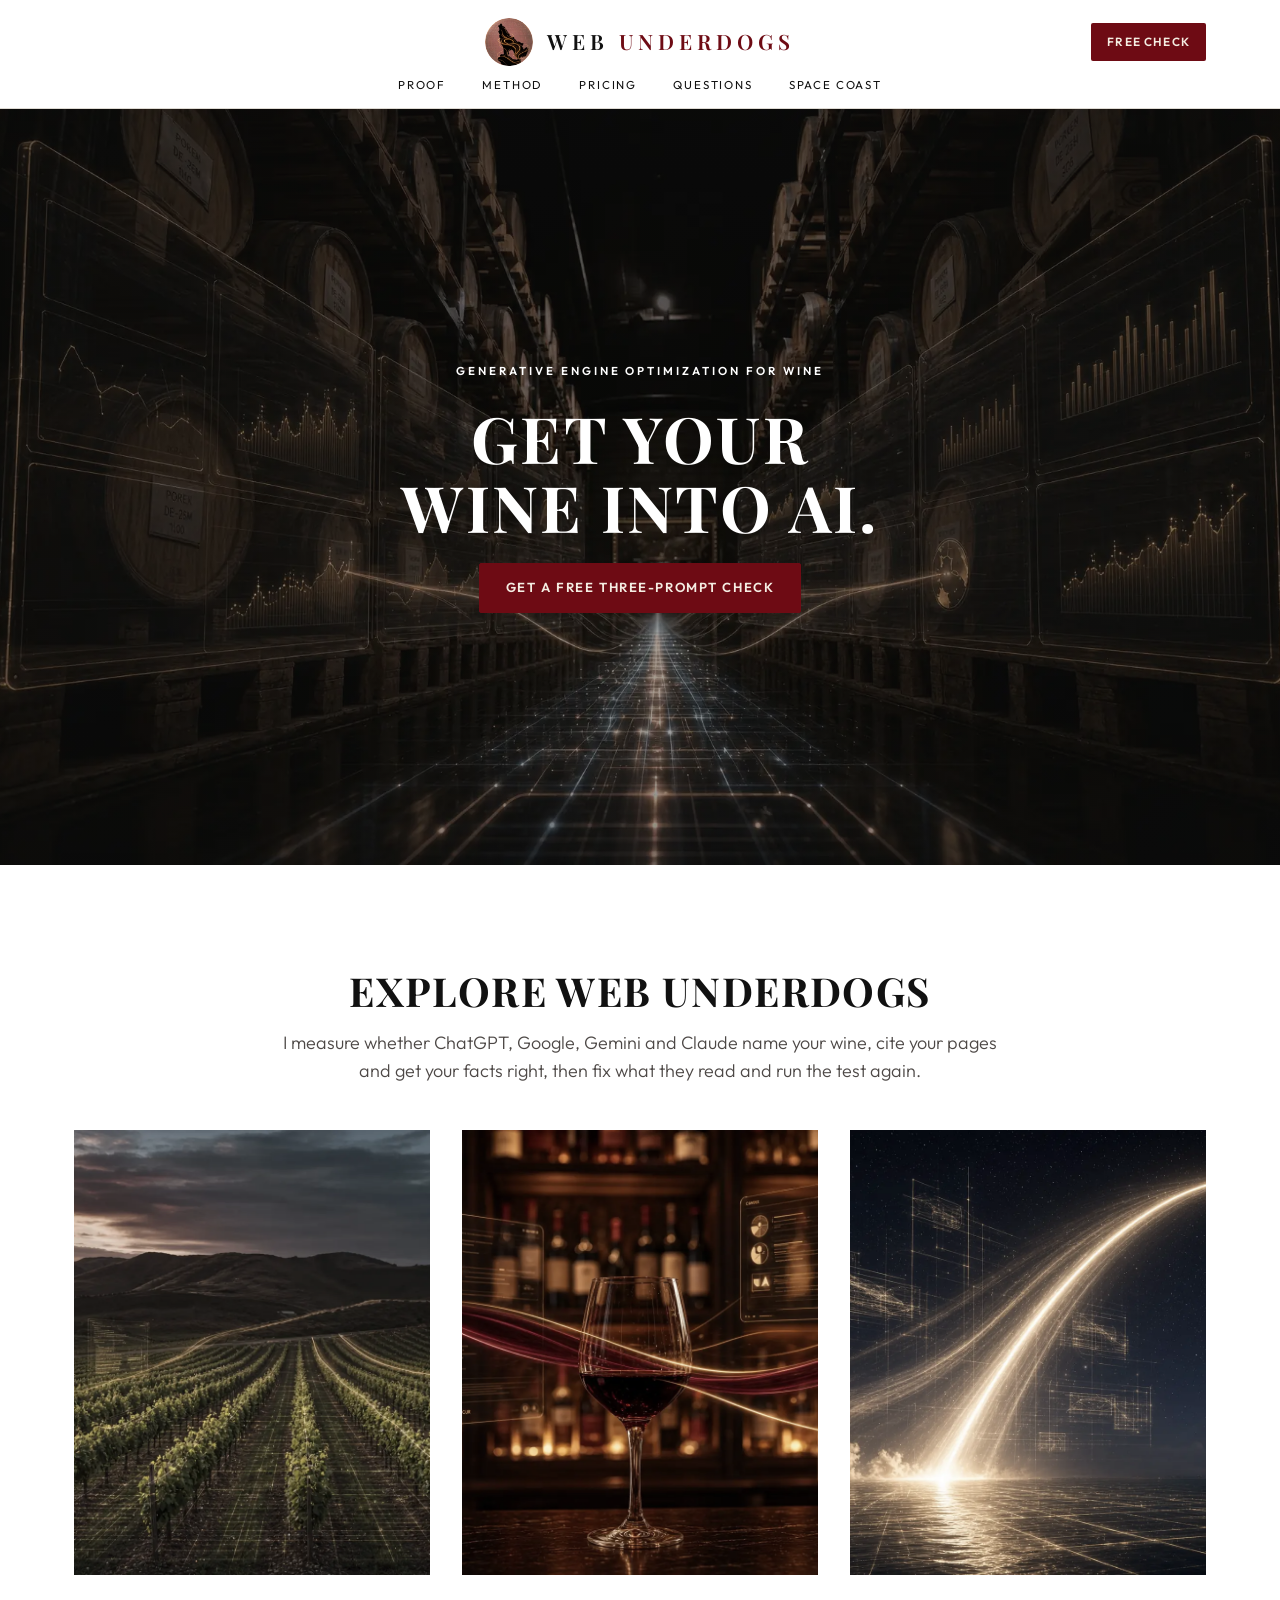
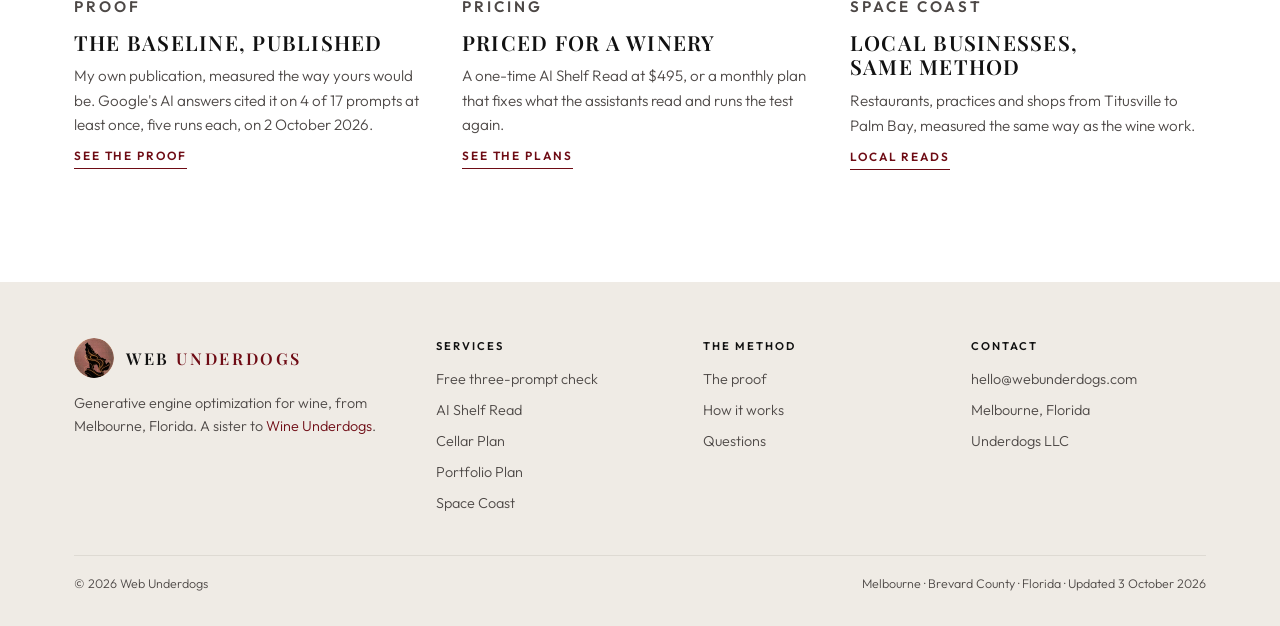
==== index.html @ 70d2082b "Proof names Wine Underdogs as the publication Chris writes and owns, with a link; Underdogs LLC join" ====
<!DOCTYPE html>
<html lang="en">
<head>
<meta charset="utf-8">
<meta name="viewport" content="width=device-width, initial-scale=1, viewport-fit=cover">
<title>Web Underdogs · Generative engine optimization for wine</title>
<meta name="description" content="Generative engine optimization for wineries, importers and distributors. Measure whether ChatGPT, Google AI, Gemini and Claude name your wine, fix what they read, and prove the change.">
<link rel="icon" href="/favicon.ico?v=2" sizes="any">
<link rel="icon" type="image/png" sizes="32x32" href="/favicon-32.png?v=2">
<link rel="apple-touch-icon" href="/apple-touch-icon.png?v=2">
<link rel="canonical" href="https://webunderdogs.com/">
<meta property="og:title" content="Web Underdogs · Generative engine optimization for wine">
<meta property="og:description" content="Generative engine optimization for wineries, importers and distributors. Measure whether ChatGPT, Google AI, Gemini and Claude name your wine, fix what they read, and prove the change.">
<meta property="og:url" content="https://webunderdogs.com/">
<meta property="og:type" content="website">
<link rel="stylesheet" href="/assets/house.css">
<meta name="msvalidate.01" content="C1F990C166C95F957B08D27D5B24520C">
<script type="application/ld+json">
{"@context":"https://schema.org","@type":"ProfessionalService","name":"Web Underdogs","url":"https://webunderdogs.com","email":"hello@webunderdogs.com","founder":{"@type":"Person","name":"Chris Berry"},"areaServed":["United States","Brevard County, Florida"],"address":{"@type":"PostalAddress","addressLocality":"Melbourne","addressRegion":"FL","addressCountry":"US"},"description":"Generative engine optimization for wineries, wine importers, distributors and wine brands, and for local businesses on Florida's Space Coast.","knowsAbout":["Generative engine optimization","AI search visibility","Wine marketing"],"parentOrganization":{"@type":"Organization","name":"Underdogs LLC","subOrganization":[{"@type":"Organization","name":"Wine Underdogs","url":"https://wineunderdogs.com"}]}}
</script>
<script async src="https://www.googletagmanager.com/gtag/js?id=G-9GT27XQR38"></script>
<script>window.dataLayer=window.dataLayer||[];function gtag(){dataLayer.push(arguments);}gtag('js',new Date());gtag('config','G-9GT27XQR38');</script>
<script>window.va=window.va||function(){(window.vaq=window.vaq||[]).push(arguments);};window.si=window.si||function(){(window.siq=window.siq||[]).push(arguments);};</script>
<script defer src="/_vercel/insights/script.js"></script>
<script defer src="/_vercel/speed-insights/script.js"></script>
<script>(function(c,l,a,r,i,t,y){c[a]=c[a]||function(){(c[a].q=c[a].q||[]).push(arguments)};t=l.createElement(r);t.async=1;t.src="https://www.clarity.ms/tag/"+i;y=l.getElementsByTagName(r)[0];y.parentNode.insertBefore(t,y);})(window,document,"clarity","script","ys5q0auzmd");</script>
</head>
<body>
<svg width="0" height="0" style="position:absolute" aria-hidden="true" focusable="false">
  <defs>
    <linearGradient id="wu-sky" x1="0" y1="0" x2="0" y2="1"><stop offset="0" stop-color="#241019"/><stop offset="1" stop-color="#6E0B14"/></linearGradient>
    <radialGradient id="wu-glow" cx="50%" cy="62%" r="62%"><stop offset="0" stop-color="#9e1f30" stop-opacity="0.55"/><stop offset="1" stop-color="#9e1f30" stop-opacity="0"/></radialGradient>
    <clipPath id="wu-disc"><circle cx="369.5" cy="369.5" r="369.5"/></clipPath>
  </defs>
  <symbol id="wu-moon" viewBox="0 0 739 739"><g clip-path="url(#wu-disc)">
<circle cx="369.5" cy="369.5" r="369.5" fill="url(#wu-sky)"/>
<circle cx="369.5" cy="369.5" r="369.5" fill="url(#wu-glow)"/>
<path d="M243,96 228,110 224,125 210,122 206,130 206,144 220,180 218,198 208,213 206,228 214,249 228,260 215,283 221,309 231,316 230,339 241,394 252,417 273,444 283,488 291,558 278,560 234,544 211,546 194,563 200,609 191,638 196,639 207,657 221,670 227,669 247,690 243,700 246,707 213,696 155,663 121,636 61,571 104,625 155,669 215,704 269,724 343,738 396,738 470,724 524,704 571,678 606,652 646,613 671,581 605,647 561,678 546,683 550,676 546,670 548,639 539,627 541,610 550,612 557,599 576,611 579,598 609,602 611,593 619,597 625,583 634,580 633,572 638,557 645,552 650,527 667,501 669,487 663,469 656,473 648,459 627,451 622,453 620,465 609,464 602,485 594,487 583,474 591,466 567,449 581,438 575,436 575,431 582,425 591,395 582,399 568,391 562,397 553,395 549,381 539,382 540,375 523,369 522,364 505,374 498,373 468,338 460,337 454,325 444,321 447,310 431,296 414,302 399,295 389,282 375,277 379,266 373,244 353,234 332,194 320,189 304,152 286,138 271,134 253,99Z M372,509 375,509 376,508 381,508 381,506 382,505 388,502 390,502 391,501 396,501 396,498 398,497 398,495 399,494 402,494 403,495 405,495 405,494 407,493 408,491 412,491 413,492 413,496 418,496 422,502 425,502 429,505 431,510 432,510 434,512 436,516 436,518 437,519 437,522 438,523 438,526 439,527 439,530 440,531 440,533 441,534 441,536 442,537 442,539 444,543 444,546 446,549 446,553 452,565 452,567 458,579 458,581 460,583 464,592 470,600 472,605 477,611 477,612 480,615 482,615 483,617 489,620 497,628 497,629 499,631 499,636 495,640 494,640 494,641 492,643 479,643 478,642 476,642 472,640 467,640 466,639 464,639 460,637 454,637 453,638 445,638 440,634 434,634 433,633 430,633 429,632 427,632 425,630 423,630 420,628 418,628 417,626 415,624 414,624 410,619 402,616 397,611 396,609 395,609 392,606 389,605 376,591 370,588 368,588 366,587 358,580 352,577 352,573 355,570 355,569 357,568 359,565 362,565 363,563 365,563 365,559 367,558 367,557 369,555 374,554 374,552 368,547 368,542 367,541 367,537 365,534 365,529 366,528 371,528 371,524 370,524 367,521 367,515 370,513 370,511Z" fill="#160E12" fill-rule="evenodd"/>
</g></symbol>
</svg>
<header class="top">
  <div class="wrap bar">
    <span aria-hidden="true"></span>
    <a class="logo" href="/" aria-label="Web Underdogs home"><img class="mark" src="/assets/img/logo-wolf-globe-v2-160.webp" srcset="/assets/img/logo-wolf-globe-v2-160.webp 160w, /assets/img/logo-wolf-globe-v2.webp 512w" sizes="48px" width="160" height="160" alt=""><span>Web <b>Underdogs</b></span></a>
    <a class="pill" href="/free-check/">Free check</a>
  </div>
  <nav class="links" aria-label="Site">
      <a href="/proof/">Proof</a>
      <a href="/method/">Method</a>
      <a href="/pricing/">Pricing</a>
      <a href="/questions/">Questions</a>
      <a href="/space-coast/">Space Coast</a>
  </nav>
</header>

<main id="top">
<section class="stage" aria-labelledby="h-hero">
  <img src="/assets/img/hero-cellar-data-aisle.webp" srcset="/assets/img/hero-cellar-data-aisle-1000.webp 1000w, /assets/img/hero-cellar-data-aisle.webp 1952w" sizes="100vw" width="1952" height="1024" alt="A cellar aisle of oak barrels, with glowing charts along the racks and a lit path running to the far end" fetchpriority="high">
  <div class="copy">
    <p class="kicker">Generative engine optimization for wine</p>
    <h1 id="h-hero">Get your wine into AI.</h1>
    <a class="btn" href="/free-check/">Get a free three-prompt check</a>
  </div>
</section>

<section class="explore" aria-labelledby="h-explore">
  <div class="wrap">
    <h2 id="h-explore">Explore Web Underdogs</h2>
    <p>I measure whether ChatGPT, Google, Gemini and Claude name your wine, cite your pages and get your facts right, then fix what they read and run the test again.</p>
  </div>
</section>

<div class="wrap tiles">
  <article class="tile">
    <a class="img" href="/proof/" tabindex="-1" aria-hidden="true"><img src="/assets/img/banner-proof-vineyard-data.webp" srcset="/assets/img/banner-proof-vineyard-data-1000.webp 1000w, /assets/img/banner-proof-vineyard-data.webp 2128w" sizes="(max-width:760px) 900px, 1150px" style="object-position:50% 50%" alt="" loading="lazy"></a>
    <p class="kicker">Proof</p>
    <h3><a href="/proof/">The baseline, published</a></h3>
    <p>My own publication, measured the way yours would be. Google's AI answers cited it on 4 of 17 prompts at least once, five runs each, on 2 October 2026.</p>
    <a class="more" href="/proof/">See the proof</a>
  </article>
  <article class="tile">
    <a class="img" href="/pricing/" tabindex="-1" aria-hidden="true"><img src="/assets/img/banner-pricing-glass-data.webp" srcset="/assets/img/banner-pricing-glass-data-1000.webp 1000w, /assets/img/banner-pricing-glass-data.webp 2128w" sizes="(max-width:760px) 900px, 1150px" style="object-position:50% 50%" alt="" loading="lazy"></a>
    <p class="kicker">Pricing</p>
    <h3><a href="/pricing/">Priced for a winery</a></h3>
    <p>A one-time AI Shelf Read at $495, or a monthly plan that fixes what the assistants read and runs the test again.</p>
    <a class="more" href="/pricing/">See the plans</a>
  </article>
  <article class="tile">
    <a class="img" href="/space-coast/" tabindex="-1" aria-hidden="true"><img src="/assets/img/banner-coast-launch-data.webp" srcset="/assets/img/banner-coast-launch-data-1000.webp 1000w, /assets/img/banner-coast-launch-data.webp 1792w" sizes="(max-width:760px) 900px, 1150px" style="object-position:36% 50%" alt="" loading="lazy"></a>
    <p class="kicker">Space Coast</p>
    <h3><a href="/space-coast/">Local businesses, same method</a></h3>
    <p>Restaurants, practices and shops from Titusville to Palm Bay, measured the same way as the wine work.</p>
    <a class="more" href="/space-coast/">Local reads</a>
  </article>
</div>

</main>

<footer class="site">
  <div class="wrap">
    <div class="cols">
      <div class="brand">
        <a class="logo" href="/" aria-label="Web Underdogs home"><img class="mark" src="/assets/img/logo-wolf-globe-v2-160.webp" srcset="/assets/img/logo-wolf-globe-v2-160.webp 160w, /assets/img/logo-wolf-globe-v2.webp 512w" sizes="48px" width="160" height="160" alt=""><span>Web <b>Underdogs</b></span></a>
        <p style="max-width:36ch">Generative engine optimization for wine, from Melbourne, Florida. A sister to <a class="text-link" href="https://wineunderdogs.com" target="_blank" rel="noopener">Wine Underdogs</a>.</p>
      </div>
      <div><h4>Services</h4><ul><li><a href="/free-check/">Free three-prompt check</a></li><li><a href="/pricing/">AI Shelf Read</a></li><li><a href="/pricing/">Cellar Plan</a></li><li><a href="/pricing/">Portfolio Plan</a></li><li><a href="/space-coast/">Space Coast</a></li></ul></div>
      <div><h4>The method</h4><ul><li><a href="/proof/">The proof</a></li><li><a href="/method/">How it works</a></li><li><a href="/questions/">Questions</a></li></ul></div>
      <div><h4>Contact</h4><ul><li><a class="addr" href="mailto:hello@webunderdogs.com">hello@webunderdogs.com</a></li><li>Melbourne, Florida</li><li>Underdogs LLC</li></ul></div>
    </div>
    <div class="base"><span>© 2026 Web Underdogs</span><span>Melbourne · Brevard County · Florida · Updated <time datetime="2026-10-03">3 October 2026</time></span></div>
  </div>
</footer>
</body>
</html>
---- assets/house.css ----
@font-face{font-family:'Outfit';font-style:normal;font-weight:300;font-display:swap;src:url([data-uri]) format('woff2')}
@font-face{font-family:'Outfit';font-style:normal;font-weight:400;font-display:swap;src:url([data-uri]) format('woff2')}
@font-face{font-family:'Outfit';font-style:normal;font-weight:600;font-display:swap;src:url([data-uri]) format('woff2')}
@font-face{font-family:'Playfair Display';font-style:normal;font-weight:600;font-display:swap;src:url([data-uri]) format('woff2')}
@font-face{font-family:'Playfair Display';font-style:normal;font-weight:700;font-display:swap;src:url([data-uri]) format('woff2')}
@font-face{font-family:'Playfair Display';font-style:italic;font-weight:400;font-display:swap;src:url([data-uri]) format('woff2')}
/* Underdogs house: parchment ground, ink type, oxblood signature, Playfair headlines. The proof band keeps the cellar tokens. */
:root{
  color-scheme:light;
  --ground:#ffffff;      /* white page ground (Penfolds) */
  --panel:#efebe5;       /* greige panels (Kermit Lynch) */
  --line:#dedad3;
  --ink:#111111;         /* primary text */
  --ink-soft:#4d4846;    /* secondary text */
  --accent:#6e0b14;      /* oxblood: the one signature colour */
  --oxblood:#6e0b14;     /* fills: wordmark, primary button */
  --oxblood-up:#520810;
  --on-oxblood:#f4ede2;
  --serif:"Playfair Display", Georgia, "Times New Roman", serif;
  --sans:"Outfit", "Avenir Next", "Segoe UI", system-ui, sans-serif;
}
*{box-sizing:border-box}
html{scroll-behavior:smooth}
body{background:var(--ground);color:var(--ink);font-family:var(--sans);font-weight:300;font-size:18px;line-height:1.6;margin:0;-webkit-font-smoothing:antialiased}
img{display:block;max-width:100%}
a{color:inherit}
:focus-visible{outline:2px solid var(--accent);outline-offset:3px}
.wrap{max-width:1180px;margin:0 auto;padding-inline:24px}
h1,h2,h3{font-family:var(--serif);font-weight:700;line-height:1.08;margin:0;text-wrap:balance}
h1{font-size:clamp(2.5rem,6.6vw,4.8rem)}
h2{font-size:clamp(1.9rem,4.2vw,3rem)}
h3{font-size:1.25rem;font-weight:600}
h1 em,h2 em{font-weight:400;font-style:italic;color:var(--accent)}
p{margin:0}
.kicker{font-size:.72rem;font-weight:600;letter-spacing:.2em;text-transform:uppercase;color:var(--accent)}
.dim{color:var(--ink-soft)}
.num{font-variant-numeric:tabular-nums lining-nums}
section{border-bottom:1px solid var(--line)}
.pad{padding-block:clamp(64px,9vw,110px)}
.btn{display:inline-flex;align-items:center;justify-content:center;min-height:50px;padding:0 26px;font:600 .82rem/1 var(--sans);letter-spacing:.12em;text-transform:uppercase;text-decoration:none;color:var(--on-oxblood);background:var(--oxblood);border:1px solid var(--oxblood);border-radius:2px;cursor:pointer;transition:background .2s,border-color .2s}
.btn:hover{background:var(--oxblood-up);border-color:var(--oxblood-up)}
.btn.line{background:transparent;color:var(--ink);border-color:var(--ink)}
.btn.line:hover{border-color:var(--oxblood);color:var(--oxblood);background:transparent}
.text-link{color:var(--accent);text-decoration:underline;text-underline-offset:3px}

/* header */
header.top{position:fixed;top:0;left:0;right:0;z-index:20;padding-top:env(safe-area-inset-top,0px);background:rgba(244,237,226,.94);border-bottom:1px solid var(--line);-webkit-backdrop-filter:blur(8px);backdrop-filter:blur(8px)}
header.top .wrap{display:flex;align-items:center;justify-content:space-between;gap:20px;padding-block:14px}
.logo{display:flex;align-items:center;gap:12px;text-decoration:none;min-width:0}
.logo svg{width:44px;height:44px;flex:none}
.logo span{font-family:var(--serif);font-weight:700;font-size:1.22rem;letter-spacing:.005em;white-space:nowrap}
.logo span b{font-weight:400;font-style:italic;color:var(--accent)}
nav.links{display:flex;gap:26px}
nav.links a{font-size:.8rem;font-weight:400;letter-spacing:.06em;text-decoration:none;color:var(--ink-soft)}
nav.links a:hover{color:var(--ink)}
.pill{flex:none;font-size:.74rem;font-weight:600;letter-spacing:.1em;text-transform:uppercase;text-decoration:none;padding:10px 16px;background:var(--oxblood);color:var(--on-oxblood);border-radius:2px}
@media (max-width:980px){nav.links{display:none}}
@media (max-width:420px){.logo span{font-size:1.05rem}.logo svg{width:38px;height:38px}.pill{padding:9px 12px}}

/* hero */
.hero{position:relative;min-height:min(100svh,860px);display:flex;align-items:flex-end;overflow:hidden}
.hero img.bg{position:absolute;inset:0;width:100%;height:100%;object-fit:cover;object-position:center 40%}
.hero::after{content:"";position:absolute;inset:0;background:linear-gradient(90deg,rgba(18,11,13,.94) 0%,rgba(18,11,13,.7) 50%,rgba(18,11,13,.35) 100%),linear-gradient(0deg,var(--ground) 0%,transparent 40%)}
.hero .wrap{position:relative;z-index:1;padding-block:140px 72px;width:100%}
.hero-copy{max-width:700px;display:grid;gap:24px}
.hero .lede{font-size:1.18rem;max-width:56ch;color:var(--ink-soft)}
.actions{display:flex;flex-wrap:wrap;gap:14px;margin-top:4px}
.hero .aside{font-size:.95rem;color:var(--ink-soft)}

/* problem */
.problem{display:grid;grid-template-columns:minmax(0,.9fr) minmax(0,1.1fr)}
.problem .shot{position:relative;min-height:520px;overflow:hidden}
.problem .shot img{position:absolute;inset:0;width:100%;height:100%;object-fit:cover}
.problem .shot::after{content:"";position:absolute;inset:0;background:linear-gradient(90deg,transparent 50%,var(--ground) 100%)}
.problem .copy{display:grid;gap:20px;align-content:center;padding:clamp(56px,7vw,96px) clamp(24px,5vw,72px);min-width:0}
.problem .copy p{color:var(--ink-soft);max-width:54ch}
.problem .copy p strong{color:var(--ink);font-weight:400}
.source{font-size:.85rem}
.source a{color:var(--accent);text-underline-offset:3px}
ol.three{list-style:none;margin:0;padding:0;display:grid;gap:0;counter-reset:n;max-width:54ch}
ol.three li{counter-increment:n;display:grid;grid-template-columns:34px minmax(0,1fr);gap:10px;padding:12px 0;border-top:1px solid var(--line);color:var(--ink-soft);font-size:.96rem}
ol.three li::before{content:counter(n);font-family:var(--serif);font-style:italic;font-size:1.3rem;line-height:1.2;color:var(--accent)}
ol.three strong{color:var(--ink);font-weight:600}
@media (max-width:900px){.problem{grid-template-columns:minmax(0,1fr)}.problem .shot{display:none}.problem .copy{padding:64px 24px}}

/* proof */
.proof .lead{margin-top:20px;max-width:64ch;color:var(--ink-soft)}
.proof .lead strong{color:var(--ink);font-weight:600}
.stats{display:grid;grid-template-columns:repeat(3,minmax(0,1fr));margin-top:40px;border-top:1px solid var(--line)}
.stats div{padding:24px 24px 0 0;display:grid;gap:6px;align-content:start;min-width:0}
.stats div+div{padding-left:24px;border-left:1px solid var(--line)}
.stats .big{font-family:var(--serif);font-size:clamp(2.6rem,6vw,4.2rem);font-weight:600;line-height:1;white-space:nowrap}
.stats .big small{font-size:.5em;font-weight:400;color:var(--ink-soft)}
.stats p{font-size:.92rem;color:var(--ink-soft)}
.cap{margin-top:14px;font-size:.78rem;letter-spacing:.08em;text-transform:uppercase;color:var(--ink-soft)}
.proof-foot{display:grid;grid-template-columns:minmax(0,1fr) minmax(0,1fr);gap:40px;margin-top:48px;align-items:start}
.proof-notes{display:grid;gap:16px;min-width:0;color:var(--ink-soft);font-size:.95rem}
.proof-notes p:first-child{border-left:2px solid var(--oxblood);padding-left:16px}
@media (max-width:860px){.proof-foot{grid-template-columns:minmax(0,1fr);gap:28px}}
@media (max-width:640px){
  .stats{grid-template-columns:minmax(0,1fr)}
  .stats div,.stats div+div{grid-template-columns:7rem minmax(0,1fr);column-gap:14px;padding:16px 0;border-left:0;border-top:1px solid var(--line)}
  .stats div:first-child{border-top:0}
  .stats .big{font-size:2.2rem}
}

/* tasting-sheet ledger */
.ledger{background:var(--panel);border:1px solid var(--line);padding:20px 22px;font-size:.88rem}
.ledger .head{display:flex;justify-content:space-between;gap:10px;flex-wrap:wrap;padding-bottom:10px;border-bottom:1px solid var(--line);font-size:.72rem;letter-spacing:.14em;text-transform:uppercase;color:var(--accent)}
.ledger table{width:100%;border-collapse:collapse;margin-top:4px}
.ledger td{padding:8px 0;border-bottom:1px dotted var(--line)}
.ledger td.r{text-align:right;color:var(--ink-soft);width:40px}
.runs{display:inline-flex;gap:4px;vertical-align:middle}
.runs i{width:9px;height:9px;border-radius:50%;border:1px solid var(--line);display:block}
.runs i.on{background:var(--accent);border-color:var(--accent)}
.ledger .foot{margin-top:12px;color:var(--ink-soft);font-size:.82rem;line-height:1.5}

/* method */
.steps{list-style:none;margin:40px 0 0;padding:0;display:grid;grid-template-columns:repeat(4,minmax(0,1fr));gap:28px;counter-reset:s}
.steps li{counter-increment:s;display:grid;gap:10px;align-content:start;border-top:1px solid var(--oxblood);padding-top:18px;min-width:0}
.steps li::before{content:counter(s,decimal-leading-zero);font-family:var(--serif);font-style:italic;color:var(--accent);font-size:1.1rem}
.steps p{font-size:.94rem;color:var(--ink-soft)}
.note{margin-top:36px;max-width:70ch;color:var(--ink-soft)}
.note strong{color:var(--ink);font-weight:600}
@media (max-width:900px){.steps{grid-template-columns:repeat(2,minmax(0,1fr))}}
@media (max-width:560px){.steps{grid-template-columns:minmax(0,1fr);gap:20px}}

/* who */
.who-list{list-style:none;margin:32px 0 0;padding:0;display:grid;grid-template-columns:repeat(3,minmax(0,1fr));gap:0 32px}
.who-list li{padding:14px 0;border-top:1px solid var(--line);display:grid;gap:2px;min-width:0}
.who-list strong{font-family:var(--serif);font-weight:600;font-size:1.08rem}
.who-list span{font-size:.86rem;color:var(--accent);font-style:italic}
@media (max-width:900px){.who-list{grid-template-columns:repeat(2,minmax(0,1fr))}}
@media (max-width:520px){.who-list{grid-template-columns:minmax(0,1fr)}}

/* pricing */
.plans{display:grid;grid-template-columns:repeat(3,minmax(0,1fr));gap:2px;margin-top:40px;align-items:stretch}
.plan{background:var(--panel);padding:30px 26px;display:grid;gap:14px;align-content:start;position:relative;min-width:0}
.plan.feature{background:var(--panel);box-shadow:inset 0 3px 0 var(--oxblood)}
.plan .tag{position:absolute;top:0;right:0;font-size:.64rem;font-weight:600;letter-spacing:.14em;text-transform:uppercase;background:var(--oxblood);color:var(--on-oxblood);padding:6px 12px}
.plan .price{font-family:var(--serif);font-size:2.6rem;font-weight:600;line-height:1}
.plan .price small{font-family:var(--sans);font-size:.85rem;font-weight:300;color:var(--ink-soft)}
.plan ul{margin:0;padding:0;list-style:none;display:grid;gap:6px;font-size:.9rem;color:var(--ink-soft)}
.plan ul li{padding-left:16px;position:relative}
.plan ul li::before{content:"";position:absolute;left:0;top:.72em;width:7px;height:1px;background:var(--accent)}
.plan .btn{margin-top:6px;justify-self:start}
.swipe{display:none;margin-top:12px;font-size:.82rem;color:var(--ink-soft)}
@media (max-width:900px){
  .plans{display:flex;overflow-x:auto;scroll-snap-type:x mandatory;gap:10px;margin-inline:-24px;padding-inline:24px;scroll-padding-inline:24px;scrollbar-width:none}
  .plans::-webkit-scrollbar{display:none}
  .plan{flex:0 0 84%;scroll-snap-align:start}
  .swipe{display:block}
}
.after{margin-top:22px;font-size:.95rem;color:var(--ink-soft);max-width:76ch}
.after a{color:var(--accent);text-underline-offset:3px}
.market{margin-top:10px;font-size:.84rem;color:var(--ink-soft);max-width:76ch}

/* faq */
.faq .cols{display:grid;grid-template-columns:minmax(0,.7fr) minmax(0,1.3fr);gap:56px}
@media (max-width:860px){.faq .cols{grid-template-columns:minmax(0,1fr);gap:22px}}
details{border-top:1px solid var(--line);padding:16px 0}
details:last-child{border-bottom:1px solid var(--line)}
summary{cursor:pointer;list-style:none;display:flex;justify-content:space-between;gap:16px;font-family:var(--serif);font-weight:600;font-size:1.06rem}
summary::-webkit-details-marker{display:none}
summary::after{content:"+";color:var(--accent);font-family:var(--sans);font-weight:300;font-size:1.3rem;line-height:1}
details[open] summary::after{content:"\2212"}
details p{margin-top:10px;color:var(--ink-soft);max-width:64ch;font-size:.96rem}
details a{color:var(--accent)}

/* contact */
.contact{position:relative;overflow:hidden;border-bottom:0}
.contact{background:var(--panel)}
.contact img.bg{display:none}
.contact::after{display:none}
.contact .wrap{position:relative;z-index:1;display:grid;grid-template-columns:minmax(0,1fr) minmax(0,1fr);gap:48px;padding-block:clamp(72px,10vw,120px)}
.contact .intro{display:grid;gap:18px;align-content:start}
@media (max-width:860px){.contact .wrap{grid-template-columns:minmax(0,1fr);gap:28px}}
form{display:grid;gap:14px;background:var(--ground);border:1px solid var(--line);padding:24px;min-width:0}
.row2{display:grid;grid-template-columns:repeat(2,minmax(0,1fr));gap:14px}
@media (max-width:560px){.row2{grid-template-columns:minmax(0,1fr)}}
label{display:grid;gap:6px;font-size:.7rem;font-weight:600;letter-spacing:.14em;text-transform:uppercase;color:var(--ink-soft)}
input,textarea,select{font:inherit;font-size:1rem;letter-spacing:0;text-transform:none;font-weight:300;color:var(--ink);background:#fbf7f0;border:1px solid var(--line);border-radius:2px;padding:11px 13px;width:100%;min-width:0}
textarea{min-height:96px;resize:vertical}
.hint{font-size:.84rem;color:var(--ink-soft)}
.err{color:var(--accent);font-size:.9rem}
.out{display:grid;gap:12px;background:var(--ground);border:1px solid var(--oxblood);padding:20px;margin-top:14px}
.out pre{white-space:pre-wrap;font-family:var(--sans);font-size:.88rem;margin:0}
.out-actions{display:flex;flex-wrap:wrap;gap:12px}
.addr{overflow-wrap:anywhere}
a.addr{text-decoration:underline;text-underline-offset:3px}
[hidden]{display:none!important}

/* footer */
footer{background:var(--panel);padding-block:44px 32px;font-size:.88rem;color:var(--ink-soft)}
footer .cols{display:grid;grid-template-columns:minmax(0,1.5fr) repeat(2,minmax(0,1fr));gap:28px}
footer .cols>div{min-width:0}
footer h4{margin:0 0 10px;font-size:.7rem;font-weight:600;letter-spacing:.16em;text-transform:uppercase;color:var(--ink)}
footer ul{list-style:none;margin:0;padding:0;display:grid;gap:6px}
footer a{text-decoration:none}
footer a:hover{color:var(--ink)}
footer .base{margin-top:32px;padding-top:18px;border-top:1px solid var(--line);display:flex;justify-content:space-between;gap:12px;flex-wrap:wrap;font-size:.78rem}
@media (max-width:640px){footer .cols{grid-template-columns:repeat(2,minmax(0,1fr))}footer .cols>div:first-child{grid-column:1/-1}}

/* rev: white and greige, after Kermit Lynch and Penfolds */
header.top{background:rgba(255,255,255,.96)}
nav.links a{text-transform:uppercase;letter-spacing:.12em;font-size:.74rem;font-weight:500;color:var(--ink)}
nav.links a:hover{color:var(--oxblood)}
input,textarea,select{background:#ffffff}
.who,.faq{background:var(--panel)}
.hero img.bg,.problem .shot img{filter:saturate(.7) sepia(.12)}

/* The one dark band per page: the cellar tokens, scoped */
.proof{--ground:#120b0d;--panel:#1c1215;--line:#3a2a2e;--ink:#f4ede2;--ink-soft:#c4b4ab;--accent:#e3a0ab;background:var(--ground);color:var(--ink);color-scheme:dark}

/* Underdogs house brand, 2026-10-03: parchment ground, ink type, oxblood the one signature colour; wordmark leads, hound is the seal */
.logo span{font-family:var(--serif);font-weight:600;font-size:1.02rem;letter-spacing:.16em;text-transform:uppercase;white-space:nowrap;color:var(--ink)}
.logo span b{font-weight:600;font-style:normal;color:var(--oxblood)}
.logo img.mark{display:block;width:44px;height:44px;flex:none;border-radius:50%}
header.top .logo{gap:14px}
header.top .logo img.mark{width:48px;height:48px}
footer .logo img.mark{width:40px;height:40px}
@media (max-width:420px){.logo span{font-size:.9rem;letter-spacing:.12em}}
.hero{display:grid;grid-template-columns:minmax(0,1.1fr) minmax(0,.9fr);align-items:stretch;min-height:0;border-bottom:1px solid var(--line)}
.hero img.bg{position:static;grid-column:2;grid-row:1;width:100%;height:100%;min-height:560px;object-fit:cover;object-position:center 40%}
.hero::after{display:none}
.hero .wrap{grid-column:1;grid-row:1;max-width:none;margin:0;padding:132px clamp(24px,5vw,64px) 72px max(24px,calc((100vw - 1180px)/2 + 24px));display:flex;align-items:center}
@media (max-width:900px){.hero{grid-template-columns:minmax(0,1fr)}.hero img.bg{grid-column:1;grid-row:2;min-height:0;height:260px}.hero .wrap{padding:112px 24px 48px}}

/* Space Coast local cards */
.local{display:grid;grid-template-columns:repeat(2,minmax(0,1fr));gap:2px;margin-top:4px;max-width:620px}
.local div{background:var(--panel);border:1px solid var(--line);padding:18px 20px;display:grid;gap:6px;min-width:0}
.local .price{font-family:var(--serif);font-size:2rem;font-weight:600;line-height:1}
.local .price small{font-family:var(--sans);font-size:.8rem;font-weight:300;color:var(--ink-soft)}
.local p:not(.kicker){font-size:.88rem;color:var(--ink-soft)}
@media (max-width:560px){.local{grid-template-columns:minmax(0,1fr)}}
.note a{color:var(--accent)}

/* ===== Penfolds format, 2026-10-03: centred wordmark over a centred nav, full-bleed image stage,
   centred explore band, three portrait tiles, link-column footer. Caps display type. ===== */
h1,h2{text-transform:uppercase;letter-spacing:.035em;line-height:1.08}
h1{font-size:clamp(2.1rem,5.2vw,4rem)}
h2{font-size:clamp(1.6rem,3.4vw,2.5rem)}
header.top{position:sticky;top:0;background:#fff;border-bottom:1px solid var(--line);-webkit-backdrop-filter:none;backdrop-filter:none}
header.top .bar{display:grid;grid-template-columns:minmax(0,1fr) auto minmax(0,1fr);align-items:center;gap:12px;padding-block:18px 10px}
header.top .logo{justify-self:center}
header.top .logo span{font-size:1.32rem;letter-spacing:.24em}
header.top .pill{justify-self:end}
header.top nav.links{display:flex !important;justify-content:center;gap:36px;padding:0 24px 14px;max-width:1180px;margin:0 auto}
header.top nav.links a{font-size:.72rem;letter-spacing:.16em}
header.top nav.links a[aria-current=page]{color:var(--oxblood);box-shadow:inset 0 -1px 0 var(--oxblood)}
@media (max-width:760px){
  header.top .bar{grid-template-columns:auto minmax(0,1fr) auto;padding-block:12px 8px}
  header.top .logo{justify-self:start}
  header.top .logo span{font-size:.98rem;letter-spacing:.16em}
  header.top .logo{gap:10px}
  header.top .logo img.mark{width:36px;height:36px}
  header.top nav.links{justify-content:center;flex-wrap:wrap;overflow:visible;gap:8px 16px;padding:0 12px 12px}
  header.top nav.links a{white-space:nowrap;letter-spacing:.1em}
}
.stage{position:relative;height:min(84vh,780px);min-height:480px;overflow:hidden;border-bottom:0}
.stage img{position:absolute;inset:0;width:100%;height:100%;object-fit:cover;object-position:center 45%}
.stage::after{content:"";position:absolute;inset:0;background:radial-gradient(ellipse at center,rgba(17,17,17,.30) 0%,rgba(17,17,17,.52) 100%)}
.stage .copy{position:absolute;inset:0;z-index:1;display:grid;place-content:center;justify-items:center;text-align:center;gap:22px;padding:24px;color:#fff}
.stage .kicker{color:#fff;letter-spacing:.26em}
.stage h1{color:#fff;max-width:16ch}
.stage h1 em{color:#fff}
.stage .btn{background:var(--oxblood);border-color:var(--oxblood)}
.explore{text-align:center;border-bottom:0;padding-block:clamp(64px,9vw,104px) clamp(28px,4vw,44px)}
.explore p{margin:16px auto 0;max-width:62ch;color:var(--ink-soft)}
.tiles{display:grid;grid-template-columns:repeat(3,minmax(0,1fr));gap:32px;padding-bottom:clamp(72px,9vw,112px)}
.tile{display:grid;gap:10px;align-content:start;min-width:0}
.tile .img{display:block;aspect-ratio:4/5;overflow:hidden;background:var(--panel);margin-bottom:10px}
.tile .img img{width:100%;height:100%;object-fit:cover;transition:transform .6s ease;filter:saturate(.75)}
.tile:hover .img img{transform:scale(1.03)}
.tile h3{font-family:var(--serif);font-size:1.3rem;font-weight:600;text-transform:uppercase;letter-spacing:.06em;line-height:1.2}
.tile h3 a{text-decoration:none}
.tile p{color:var(--ink-soft);font-size:.95rem}
.more{font-size:.74rem;font-weight:600;letter-spacing:.16em;text-transform:uppercase;color:var(--oxblood);text-decoration:none;box-shadow:inset 0 -1px 0 var(--oxblood);justify-self:start;padding-bottom:3px}
@media (max-width:860px){
  .tiles{display:flex;overflow-x:auto;scroll-snap-type:x mandatory;gap:16px;margin-inline:0;padding-inline:24px;scroll-padding-inline:24px;scrollbar-width:none}
  .tiles::-webkit-scrollbar{display:none}
  .tile{flex:0 0 78%;scroll-snap-align:start}
}
.page-head{text-align:center;border-bottom:0;padding:clamp(56px,8vw,92px) 24px clamp(20px,3vw,32px)}
.page-head .kicker{margin-bottom:14px}
.page-head h1{margin:0 auto;max-width:22ch}
.page-head p.dek{margin:18px auto 0;max-width:60ch;color:var(--ink-soft)}
.problem .copy h2,.method h2,.who h2{font-size:clamp(1.5rem,3vw,2.2rem)}
footer.site{background:var(--panel);padding-block:56px 32px;font-size:.9rem;color:var(--ink-soft)}
footer.site .cols{display:grid;grid-template-columns:minmax(0,1.4fr) repeat(3,minmax(0,1fr));gap:32px}
footer.site .brand{display:grid;gap:14px;align-content:start}
footer.site .brand .logo{justify-self:start}
footer.site h4{margin:0 0 12px;font-size:.7rem;font-weight:600;letter-spacing:.18em;text-transform:uppercase;color:var(--ink)}
footer.site ul{list-style:none;margin:0;padding:0;display:grid;gap:8px}
footer.site a{text-decoration:none}
footer.site a:hover{color:var(--oxblood)}
footer.site .base{margin-top:40px;padding-top:18px;border-top:1px solid var(--line);display:flex;justify-content:space-between;gap:12px;flex-wrap:wrap;font-size:.78rem}
@media (max-width:760px){footer.site .cols{grid-template-columns:repeat(2,minmax(0,1fr))}footer.site .brand{grid-column:1/-1}}
.local-wrap{padding-block:clamp(48px,7vw,80px)}
.local-wrap .lede{max-width:62ch;color:var(--ink-soft);font-size:1.1rem}
.local-wrap .actions{margin-top:22px}
.local-wrap .aside{margin-top:14px;color:var(--ink-soft);font-size:.95rem;max-width:62ch}

.page-head + section.pad:not(.proof){padding-top:clamp(12px,2vw,24px)}

/* Page banners, 2026-10-03: the whole graphic, uncropped, as the header of the page its homepage tile points to */
.page-banner{margin:0;background:#111;line-height:0}
.page-banner img{display:block;width:100%;height:auto}
.page-banner + .page-head{padding-top:clamp(36px,5vw,64px)}
.page-head .cta{margin-top:24px}
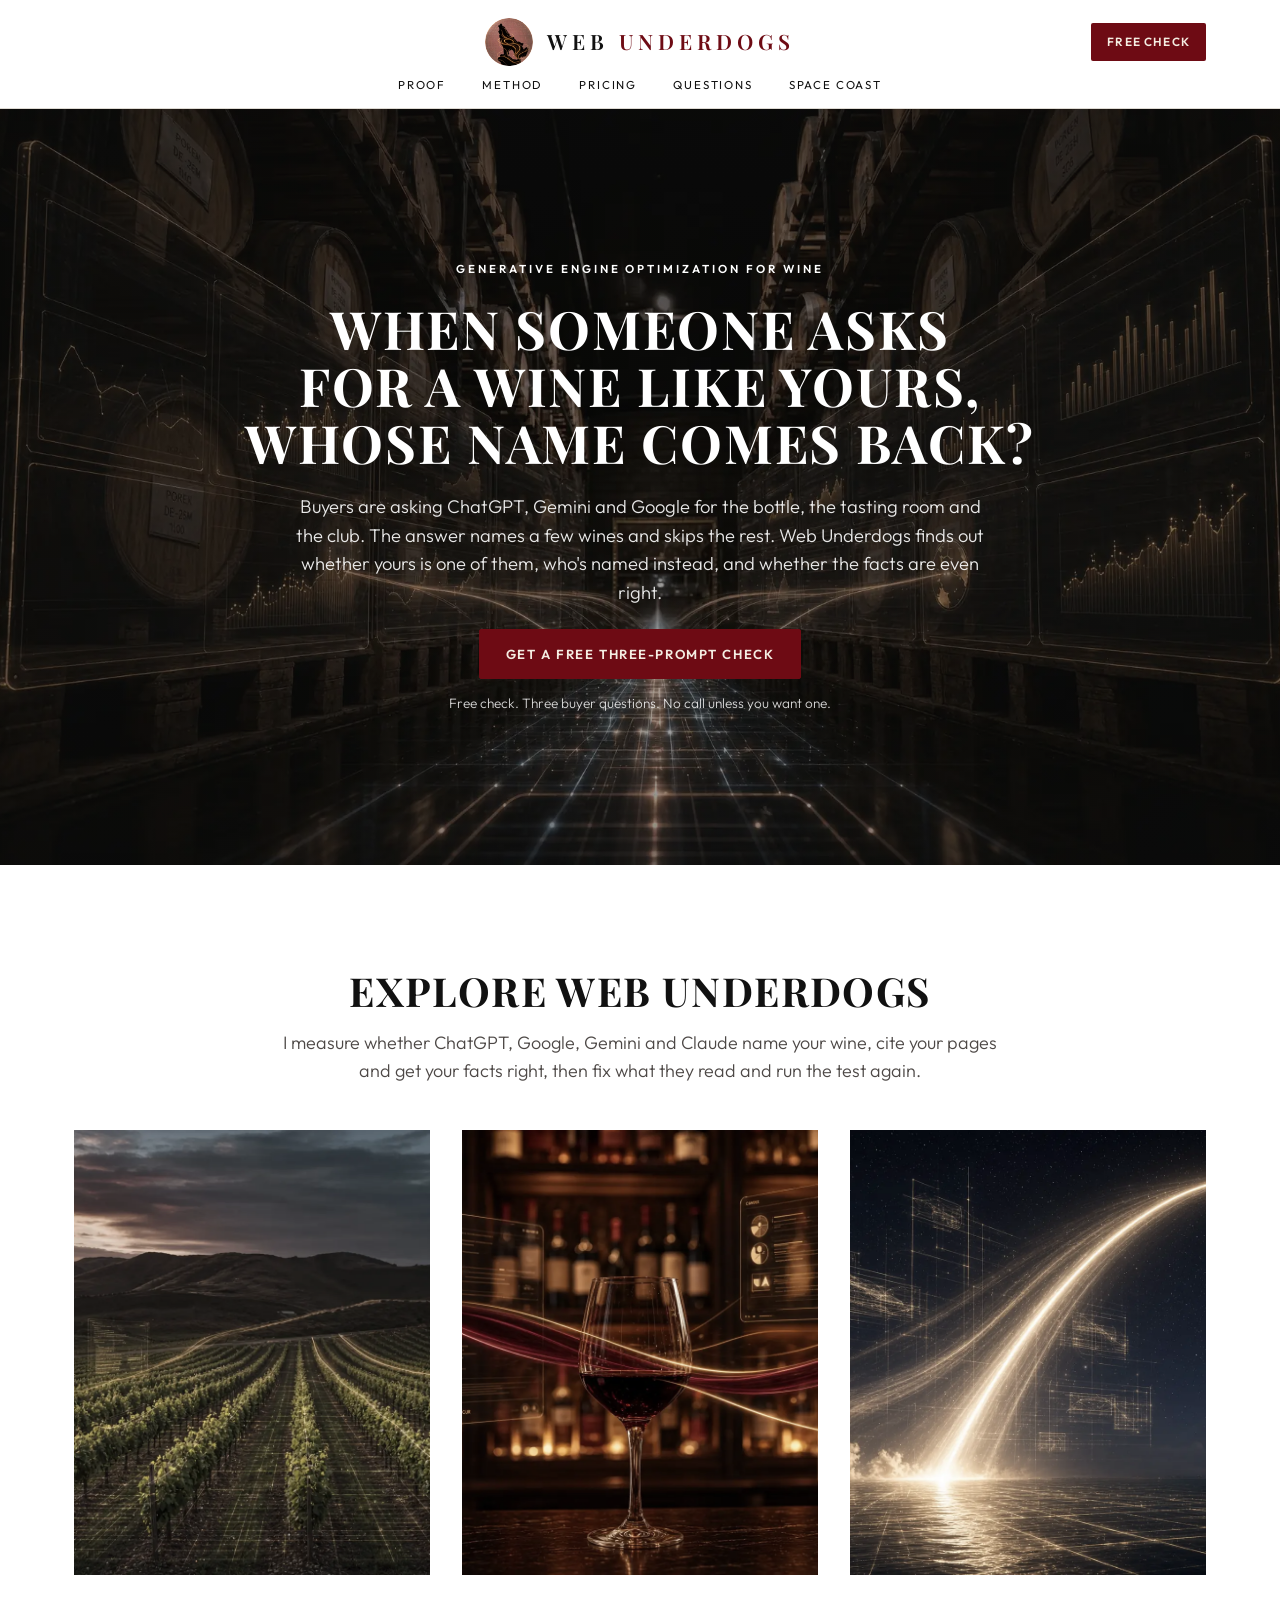
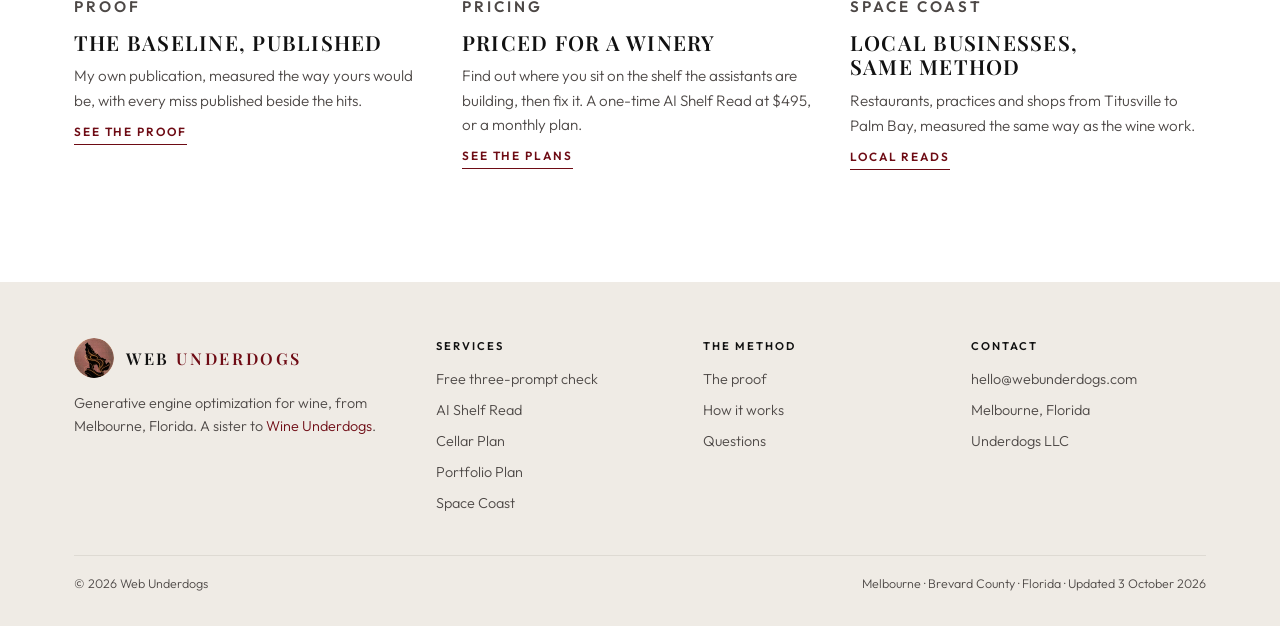
==== commit 0d23c8b5: "Homepage leads with the buyer's question; free check and Shelf Read rewritten as benefits, run count" ====
--- a/index.html
+++ b/index.html
@@ -4,13 +4,13 @@
 <meta charset="utf-8">
 <meta name="viewport" content="width=device-width, initial-scale=1, viewport-fit=cover">
 <title>Web Underdogs · Generative engine optimization for wine</title>
-<meta name="description" content="Generative engine optimization for wineries, importers and distributors. Measure whether ChatGPT, Google AI, Gemini and Claude name your wine, fix what they read, and prove the change.">
+<meta name="description" content="When a buyer asks ChatGPT, Gemini or Google for a wine like yours, whose name comes back? Web Underdogs finds out, shows who's named instead, and fixes what the assistants read.">
 <link rel="icon" href="/favicon.ico?v=2" sizes="any">
 <link rel="icon" type="image/png" sizes="32x32" href="/favicon-32.png?v=2">
 <link rel="apple-touch-icon" href="/apple-touch-icon.png?v=2">
 <link rel="canonical" href="https://webunderdogs.com/">
 <meta property="og:title" content="Web Underdogs · Generative engine optimization for wine">
-<meta property="og:description" content="Generative engine optimization for wineries, importers and distributors. Measure whether ChatGPT, Google AI, Gemini and Claude name your wine, fix what they read, and prove the change.">
+<meta property="og:description" content="When a buyer asks ChatGPT, Gemini or Google for a wine like yours, whose name comes back? Web Underdogs finds out, shows who's named instead, and fixes what the assistants read.">
 <meta property="og:url" content="https://webunderdogs.com/">
 <meta property="og:type" content="website">
 <link rel="stylesheet" href="/assets/house.css">
@@ -58,8 +58,10 @@
   <img src="/assets/img/hero-cellar-data-aisle.webp" srcset="/assets/img/hero-cellar-data-aisle-1000.webp 1000w, /assets/img/hero-cellar-data-aisle.webp 1952w" sizes="100vw" width="1952" height="1024" alt="A cellar aisle of oak barrels, with glowing charts along the racks and a lit path running to the far end" fetchpriority="high">
   <div class="copy">
     <p class="kicker">Generative engine optimization for wine</p>
-    <h1 id="h-hero">Get your wine into AI.</h1>
+    <h1 id="h-hero">When someone asks for a wine like yours, whose name comes back?</h1>
+    <p class="sub">Buyers are asking ChatGPT, Gemini and Google for the bottle, the tasting room and the club. The answer names a few wines and skips the rest. Web Underdogs finds out whether yours is one of them, who's named instead, and whether the facts are even right.</p>
     <a class="btn" href="/free-check/">Get a free three-prompt check</a>
+    <p class="note">Free check. Three buyer questions. No call unless you want one.</p>
   </div>
 </section>
 
@@ -75,14 +77,14 @@
     <a class="img" href="/proof/" tabindex="-1" aria-hidden="true"><img src="/assets/img/banner-proof-vineyard-data.webp" srcset="/assets/img/banner-proof-vineyard-data-1000.webp 1000w, /assets/img/banner-proof-vineyard-data.webp 2128w" sizes="(max-width:760px) 900px, 1150px" style="object-position:50% 50%" alt="" loading="lazy"></a>
     <p class="kicker">Proof</p>
     <h3><a href="/proof/">The baseline, published</a></h3>
-    <p>My own publication, measured the way yours would be. Google's AI answers cited it on 4 of 17 prompts at least once, five runs each, on 2 October 2026.</p>
+    <p>My own publication, measured the way yours would be, with every miss published beside the hits.</p>
     <a class="more" href="/proof/">See the proof</a>
   </article>
   <article class="tile">
     <a class="img" href="/pricing/" tabindex="-1" aria-hidden="true"><img src="/assets/img/banner-pricing-glass-data.webp" srcset="/assets/img/banner-pricing-glass-data-1000.webp 1000w, /assets/img/banner-pricing-glass-data.webp 2128w" sizes="(max-width:760px) 900px, 1150px" style="object-position:50% 50%" alt="" loading="lazy"></a>
     <p class="kicker">Pricing</p>
     <h3><a href="/pricing/">Priced for a winery</a></h3>
-    <p>A one-time AI Shelf Read at $495, or a monthly plan that fixes what the assistants read and runs the test again.</p>
+    <p>Find out where you sit on the shelf the assistants are building, then fix it. A one-time AI Shelf Read at $495, or a monthly plan.</p>
     <a class="more" href="/pricing/">See the plans</a>
   </article>
   <article class="tile">
--- a/assets/house.css
+++ b/assets/house.css
@@ -309,3 +309,11 @@
 .page-banner img{display:block;width:100%;height:auto}
 .page-banner + .page-head{padding-top:clamp(36px,5vw,64px)}
 .page-head .cta{margin-top:24px}
+
+/* Hero rewrite 2026-10-04: question headline, subhead, note under the button */
+.stage{height:auto;min-height:min(84vh,780px)}
+.stage .copy{position:relative;inset:auto;min-height:min(84vh,780px);padding:clamp(88px,12vw,128px) 24px}
+.stage h1{max-width:24ch;font-size:clamp(1.8rem,4.2vw,3.3rem)}
+.stage .sub{margin:0;max-width:58ch;font-size:clamp(1rem,1.6vw,1.15rem);line-height:1.55;color:rgba(255,255,255,.9)}
+.stage .note{margin:-8px 0 0;font-size:.85rem;color:rgba(255,255,255,.82)}
+.plan .pitch{margin:0;font-size:.95rem;line-height:1.5;color:var(--ink)}
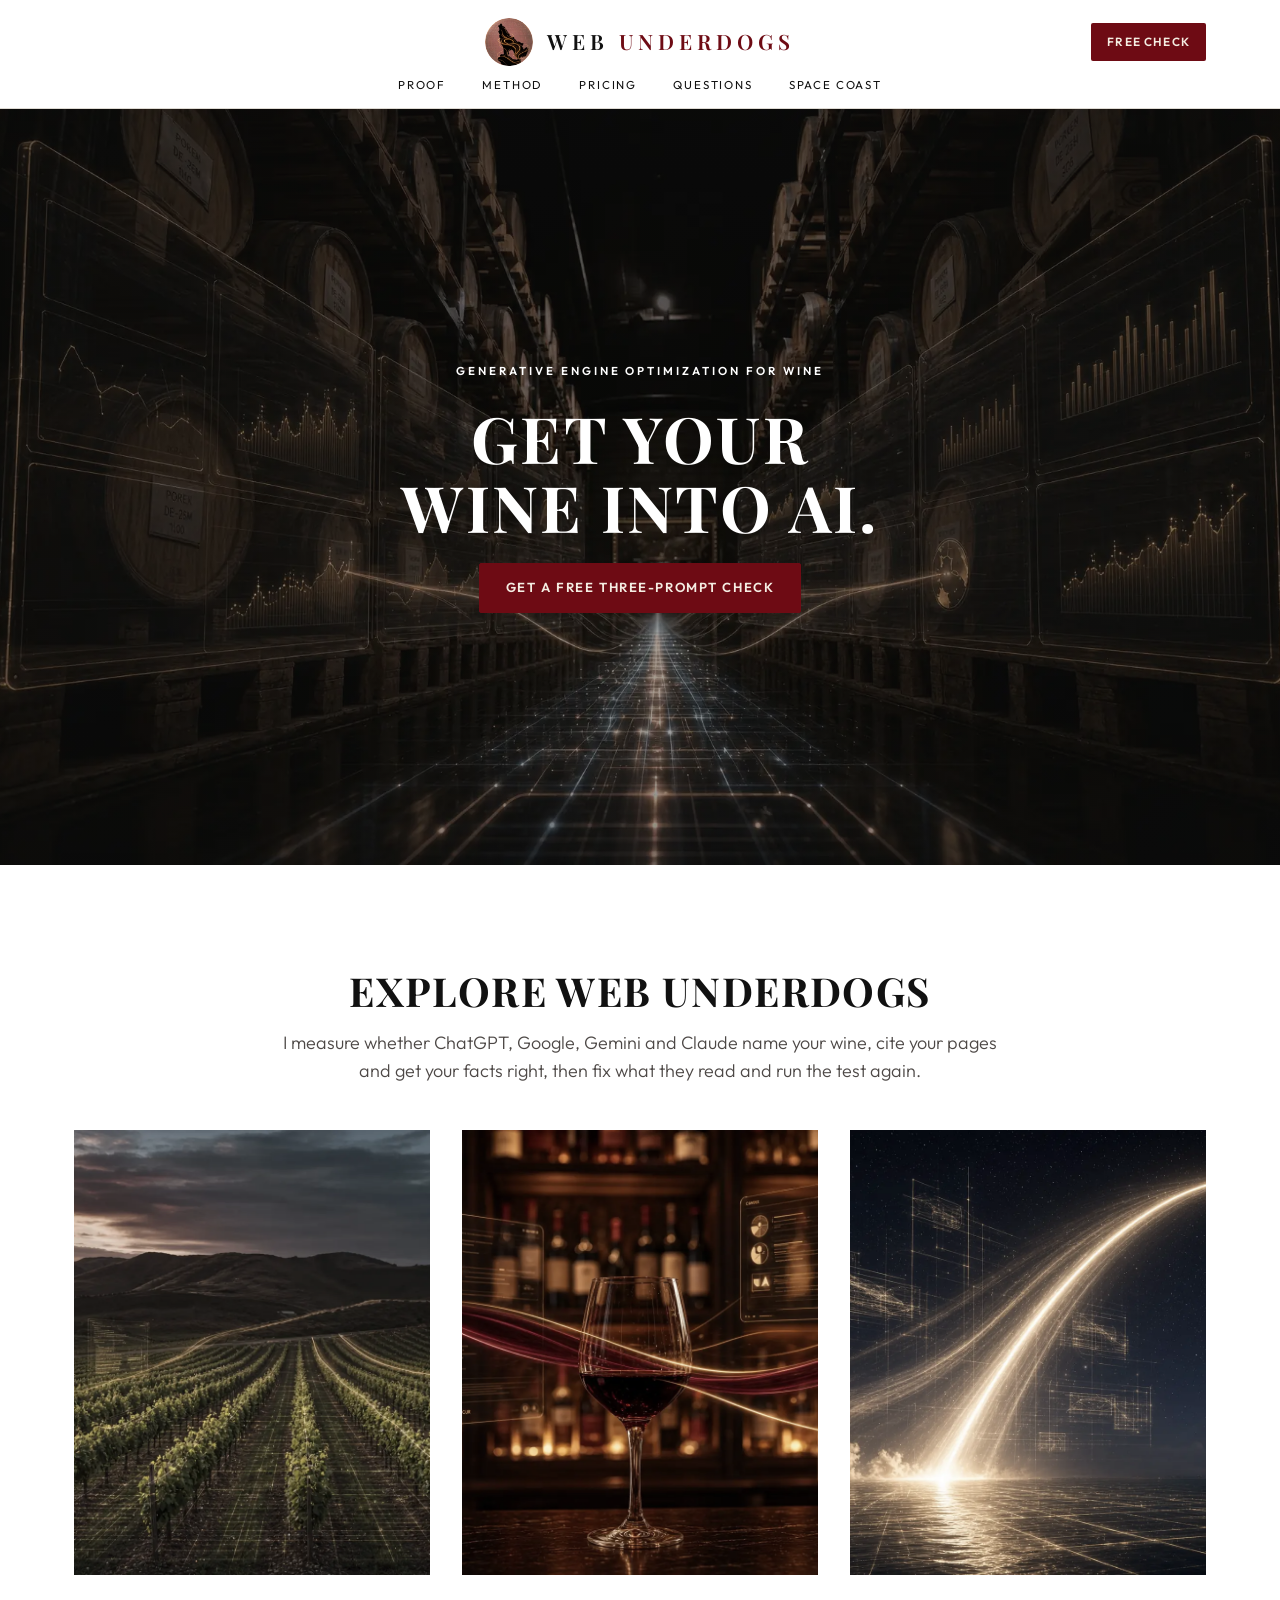
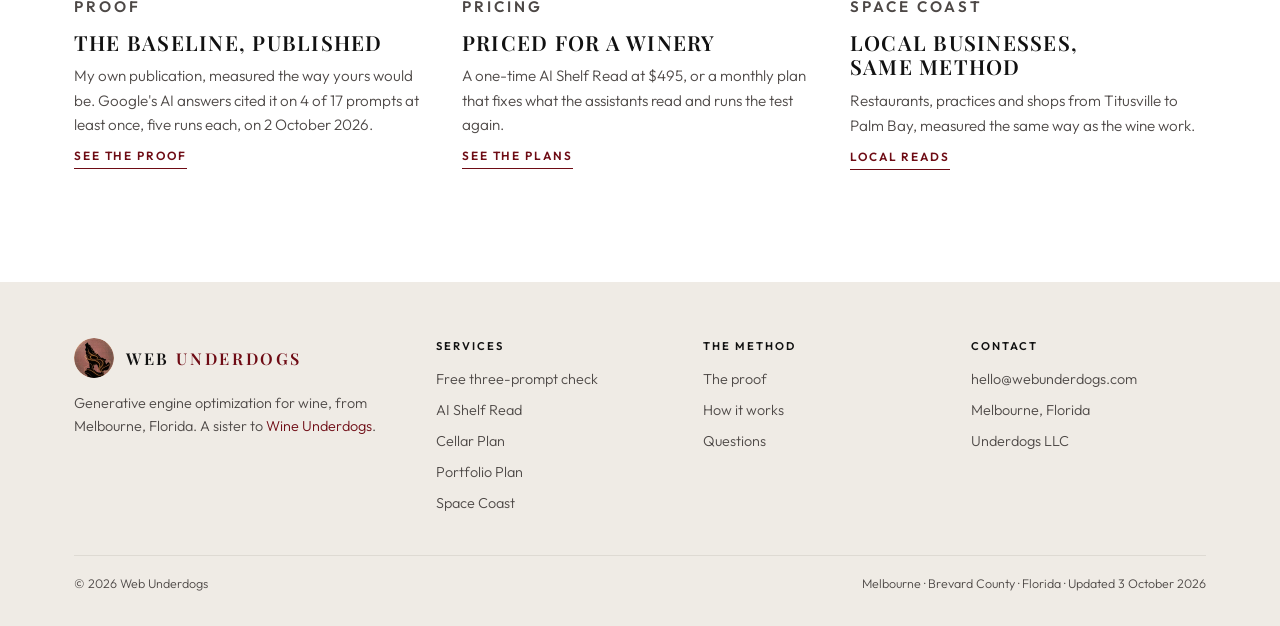
==== commit b586dac7: "Homepage restored to 'Get your wine into AI.' as of 70d2082; free-check and Shelf Read rewrites kept" ====
--- a/index.html
+++ b/index.html
@@ -4,13 +4,13 @@
 <meta charset="utf-8">
 <meta name="viewport" content="width=device-width, initial-scale=1, viewport-fit=cover">
 <title>Web Underdogs · Generative engine optimization for wine</title>
-<meta name="description" content="When a buyer asks ChatGPT, Gemini or Google for a wine like yours, whose name comes back? Web Underdogs finds out, shows who's named instead, and fixes what the assistants read.">
+<meta name="description" content="Generative engine optimization for wineries, importers and distributors. Measure whether ChatGPT, Google AI, Gemini and Claude name your wine, fix what they read, and prove the change.">
 <link rel="icon" href="/favicon.ico?v=2" sizes="any">
 <link rel="icon" type="image/png" sizes="32x32" href="/favicon-32.png?v=2">
 <link rel="apple-touch-icon" href="/apple-touch-icon.png?v=2">
 <link rel="canonical" href="https://webunderdogs.com/">
 <meta property="og:title" content="Web Underdogs · Generative engine optimization for wine">
-<meta property="og:description" content="When a buyer asks ChatGPT, Gemini or Google for a wine like yours, whose name comes back? Web Underdogs finds out, shows who's named instead, and fixes what the assistants read.">
+<meta property="og:description" content="Generative engine optimization for wineries, importers and distributors. Measure whether ChatGPT, Google AI, Gemini and Claude name your wine, fix what they read, and prove the change.">
 <meta property="og:url" content="https://webunderdogs.com/">
 <meta property="og:type" content="website">
 <link rel="stylesheet" href="/assets/house.css">
@@ -58,10 +58,8 @@
   <img src="/assets/img/hero-cellar-data-aisle.webp" srcset="/assets/img/hero-cellar-data-aisle-1000.webp 1000w, /assets/img/hero-cellar-data-aisle.webp 1952w" sizes="100vw" width="1952" height="1024" alt="A cellar aisle of oak barrels, with glowing charts along the racks and a lit path running to the far end" fetchpriority="high">
   <div class="copy">
     <p class="kicker">Generative engine optimization for wine</p>
-    <h1 id="h-hero">When someone asks for a wine like yours, whose name comes back?</h1>
-    <p class="sub">Buyers are asking ChatGPT, Gemini and Google for the bottle, the tasting room and the club. The answer names a few wines and skips the rest. Web Underdogs finds out whether yours is one of them, who's named instead, and whether the facts are even right.</p>
+    <h1 id="h-hero">Get your wine into AI.</h1>
     <a class="btn" href="/free-check/">Get a free three-prompt check</a>
-    <p class="note">Free check. Three buyer questions. No call unless you want one.</p>
   </div>
 </section>
 
@@ -77,14 +75,14 @@
     <a class="img" href="/proof/" tabindex="-1" aria-hidden="true"><img src="/assets/img/banner-proof-vineyard-data.webp" srcset="/assets/img/banner-proof-vineyard-data-1000.webp 1000w, /assets/img/banner-proof-vineyard-data.webp 2128w" sizes="(max-width:760px) 900px, 1150px" style="object-position:50% 50%" alt="" loading="lazy"></a>
     <p class="kicker">Proof</p>
     <h3><a href="/proof/">The baseline, published</a></h3>
-    <p>My own publication, measured the way yours would be, with every miss published beside the hits.</p>
+    <p>My own publication, measured the way yours would be. Google's AI answers cited it on 4 of 17 prompts at least once, five runs each, on 2 October 2026.</p>
     <a class="more" href="/proof/">See the proof</a>
   </article>
   <article class="tile">
     <a class="img" href="/pricing/" tabindex="-1" aria-hidden="true"><img src="/assets/img/banner-pricing-glass-data.webp" srcset="/assets/img/banner-pricing-glass-data-1000.webp 1000w, /assets/img/banner-pricing-glass-data.webp 2128w" sizes="(max-width:760px) 900px, 1150px" style="object-position:50% 50%" alt="" loading="lazy"></a>
     <p class="kicker">Pricing</p>
     <h3><a href="/pricing/">Priced for a winery</a></h3>
-    <p>Find out where you sit on the shelf the assistants are building, then fix it. A one-time AI Shelf Read at $495, or a monthly plan.</p>
+    <p>A one-time AI Shelf Read at $495, or a monthly plan that fixes what the assistants read and runs the test again.</p>
     <a class="more" href="/pricing/">See the plans</a>
   </article>
   <article class="tile">
--- a/assets/house.css
+++ b/assets/house.css
@@ -310,10 +310,5 @@
 .page-banner + .page-head{padding-top:clamp(36px,5vw,64px)}
 .page-head .cta{margin-top:24px}
 
-/* Hero rewrite 2026-10-04: question headline, subhead, note under the button */
-.stage{height:auto;min-height:min(84vh,780px)}
-.stage .copy{position:relative;inset:auto;min-height:min(84vh,780px);padding:clamp(88px,12vw,128px) 24px}
-.stage h1{max-width:24ch;font-size:clamp(1.8rem,4.2vw,3.3rem)}
-.stage .sub{margin:0;max-width:58ch;font-size:clamp(1rem,1.6vw,1.15rem);line-height:1.55;color:rgba(255,255,255,.9)}
-.stage .note{margin:-8px 0 0;font-size:.85rem;color:rgba(255,255,255,.82)}
+/* Shelf Read benefit line, 2026-10-04 */
 .plan .pitch{margin:0;font-size:.95rem;line-height:1.5;color:var(--ink)}
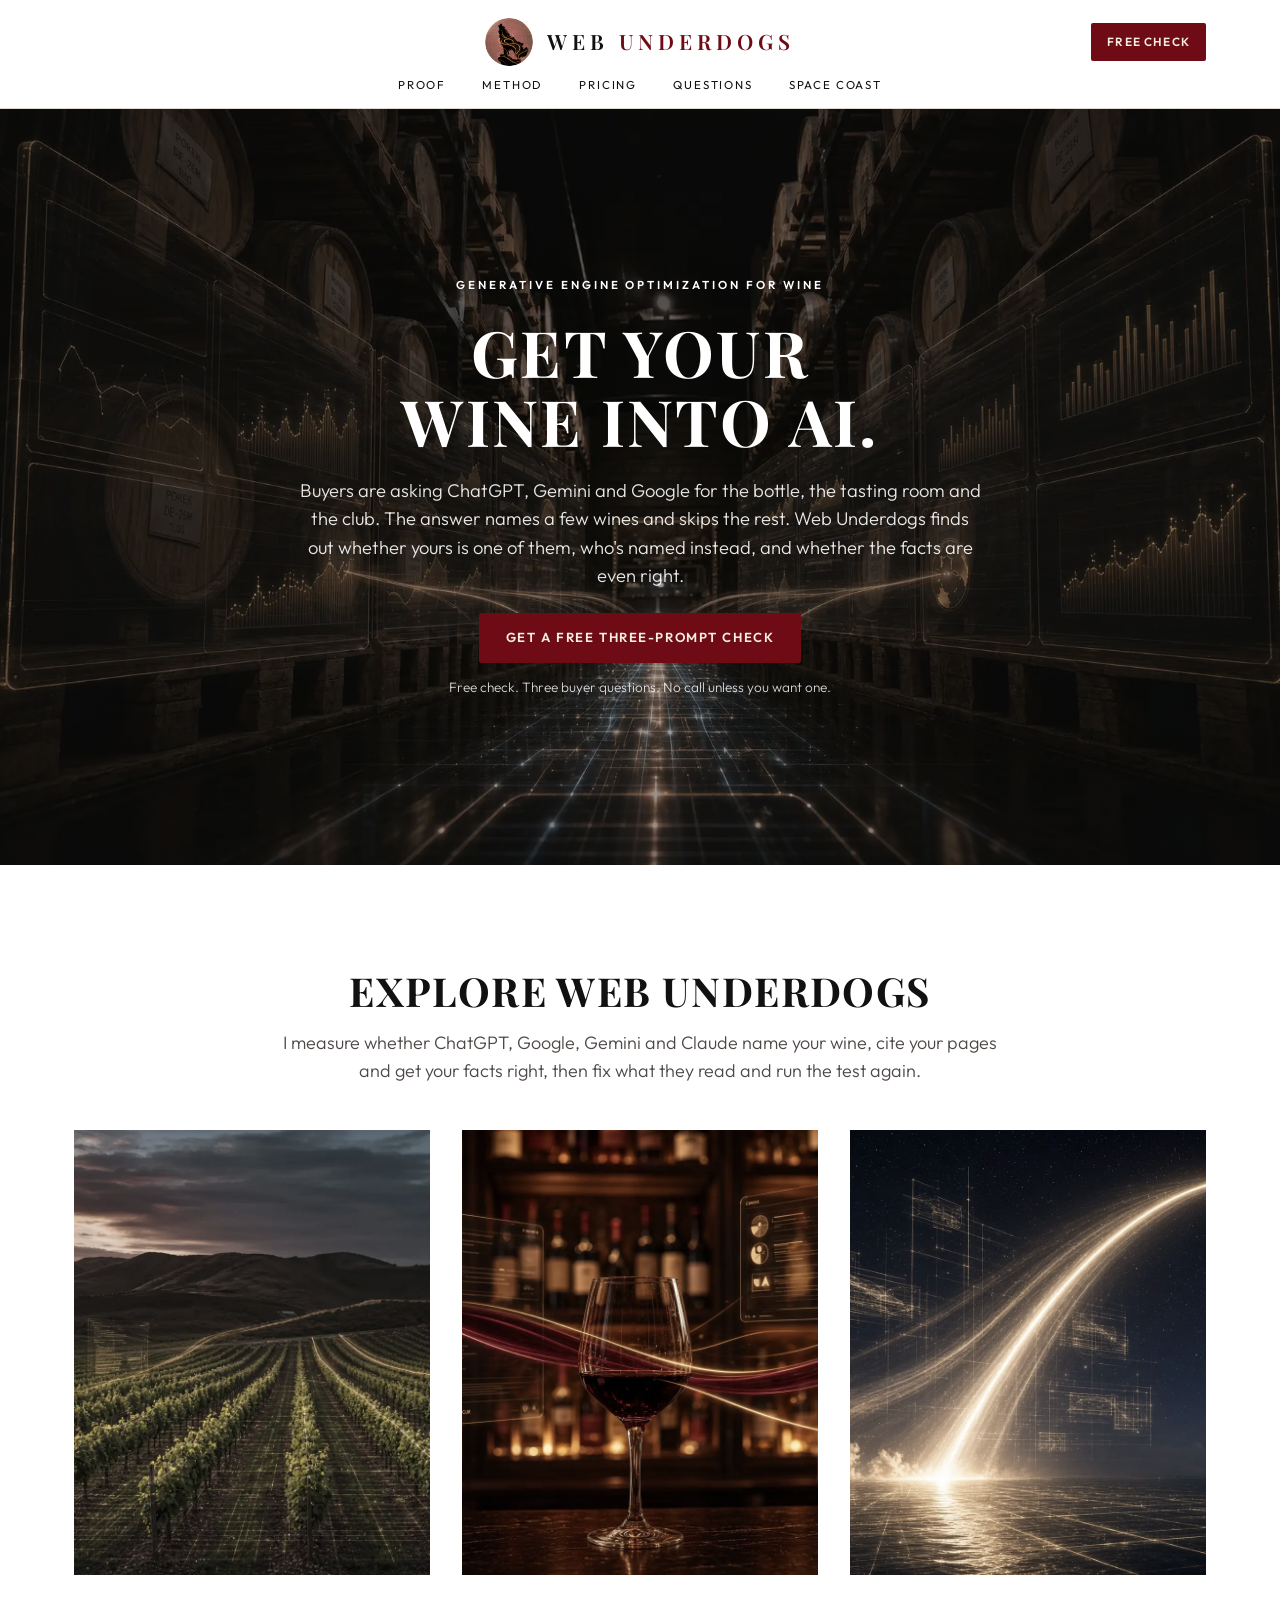
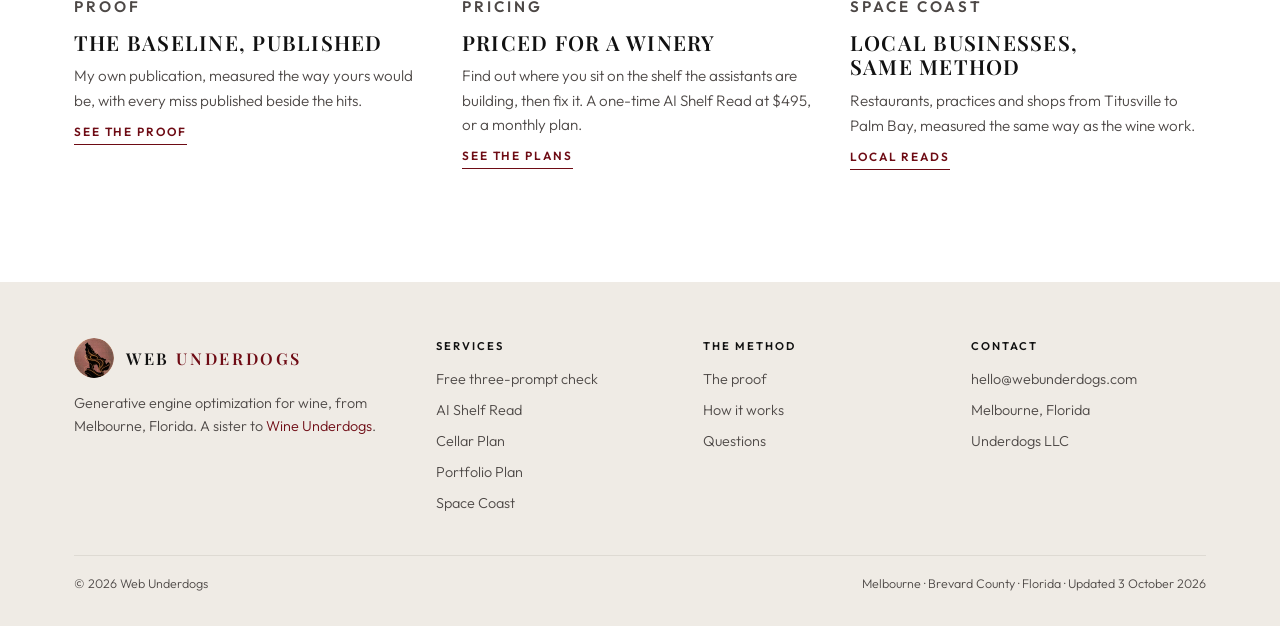
==== commit 8cb1a0b4: "Rewrite back in place with the headline 'Get your wine into AI.' at its original size" ====
--- a/index.html
+++ b/index.html
@@ -4,13 +4,13 @@
 <meta charset="utf-8">
 <meta name="viewport" content="width=device-width, initial-scale=1, viewport-fit=cover">
 <title>Web Underdogs · Generative engine optimization for wine</title>
-<meta name="description" content="Generative engine optimization for wineries, importers and distributors. Measure whether ChatGPT, Google AI, Gemini and Claude name your wine, fix what they read, and prove the change.">
+<meta name="description" content="When a buyer asks ChatGPT, Gemini or Google for a wine like yours, whose name comes back? Web Underdogs finds out, shows who's named instead, and fixes what the assistants read.">
 <link rel="icon" href="/favicon.ico?v=2" sizes="any">
 <link rel="icon" type="image/png" sizes="32x32" href="/favicon-32.png?v=2">
 <link rel="apple-touch-icon" href="/apple-touch-icon.png?v=2">
 <link rel="canonical" href="https://webunderdogs.com/">
 <meta property="og:title" content="Web Underdogs · Generative engine optimization for wine">
-<meta property="og:description" content="Generative engine optimization for wineries, importers and distributors. Measure whether ChatGPT, Google AI, Gemini and Claude name your wine, fix what they read, and prove the change.">
+<meta property="og:description" content="When a buyer asks ChatGPT, Gemini or Google for a wine like yours, whose name comes back? Web Underdogs finds out, shows who's named instead, and fixes what the assistants read.">
 <meta property="og:url" content="https://webunderdogs.com/">
 <meta property="og:type" content="website">
 <link rel="stylesheet" href="/assets/house.css">
@@ -59,7 +59,9 @@
   <div class="copy">
     <p class="kicker">Generative engine optimization for wine</p>
     <h1 id="h-hero">Get your wine into AI.</h1>
+    <p class="sub">Buyers are asking ChatGPT, Gemini and Google for the bottle, the tasting room and the club. The answer names a few wines and skips the rest. Web Underdogs finds out whether yours is one of them, who's named instead, and whether the facts are even right.</p>
     <a class="btn" href="/free-check/">Get a free three-prompt check</a>
+    <p class="note">Free check. Three buyer questions. No call unless you want one.</p>
   </div>
 </section>
 
@@ -75,14 +77,14 @@
     <a class="img" href="/proof/" tabindex="-1" aria-hidden="true"><img src="/assets/img/banner-proof-vineyard-data.webp" srcset="/assets/img/banner-proof-vineyard-data-1000.webp 1000w, /assets/img/banner-proof-vineyard-data.webp 2128w" sizes="(max-width:760px) 900px, 1150px" style="object-position:50% 50%" alt="" loading="lazy"></a>
     <p class="kicker">Proof</p>
     <h3><a href="/proof/">The baseline, published</a></h3>
-    <p>My own publication, measured the way yours would be. Google's AI answers cited it on 4 of 17 prompts at least once, five runs each, on 2 October 2026.</p>
+    <p>My own publication, measured the way yours would be, with every miss published beside the hits.</p>
     <a class="more" href="/proof/">See the proof</a>
   </article>
   <article class="tile">
     <a class="img" href="/pricing/" tabindex="-1" aria-hidden="true"><img src="/assets/img/banner-pricing-glass-data.webp" srcset="/assets/img/banner-pricing-glass-data-1000.webp 1000w, /assets/img/banner-pricing-glass-data.webp 2128w" sizes="(max-width:760px) 900px, 1150px" style="object-position:50% 50%" alt="" loading="lazy"></a>
     <p class="kicker">Pricing</p>
     <h3><a href="/pricing/">Priced for a winery</a></h3>
-    <p>A one-time AI Shelf Read at $495, or a monthly plan that fixes what the assistants read and runs the test again.</p>
+    <p>Find out where you sit on the shelf the assistants are building, then fix it. A one-time AI Shelf Read at $495, or a monthly plan.</p>
     <a class="more" href="/pricing/">See the plans</a>
   </article>
   <article class="tile">
--- a/assets/house.css
+++ b/assets/house.css
@@ -310,5 +310,10 @@
 .page-banner + .page-head{padding-top:clamp(36px,5vw,64px)}
 .page-head .cta{margin-top:24px}
 
-/* Shelf Read benefit line, 2026-10-04 */
+/* Hero rewrite 2026-10-04: question headline, subhead, note under the button */
+.stage{height:auto;min-height:min(84vh,780px)}
+.stage .copy{position:relative;inset:auto;min-height:min(84vh,780px);padding:clamp(88px,12vw,128px) 24px}
+.stage .sub{margin:0;max-width:58ch;font-size:clamp(1rem,1.6vw,1.15rem);line-height:1.55;color:rgba(255,255,255,.9)}
+.stage .sub,.stage .note{text-wrap:pretty}
+.stage .note{margin:-8px 0 0;font-size:.85rem;color:rgba(255,255,255,.82)}
 .plan .pitch{margin:0;font-size:.95rem;line-height:1.5;color:var(--ink)}
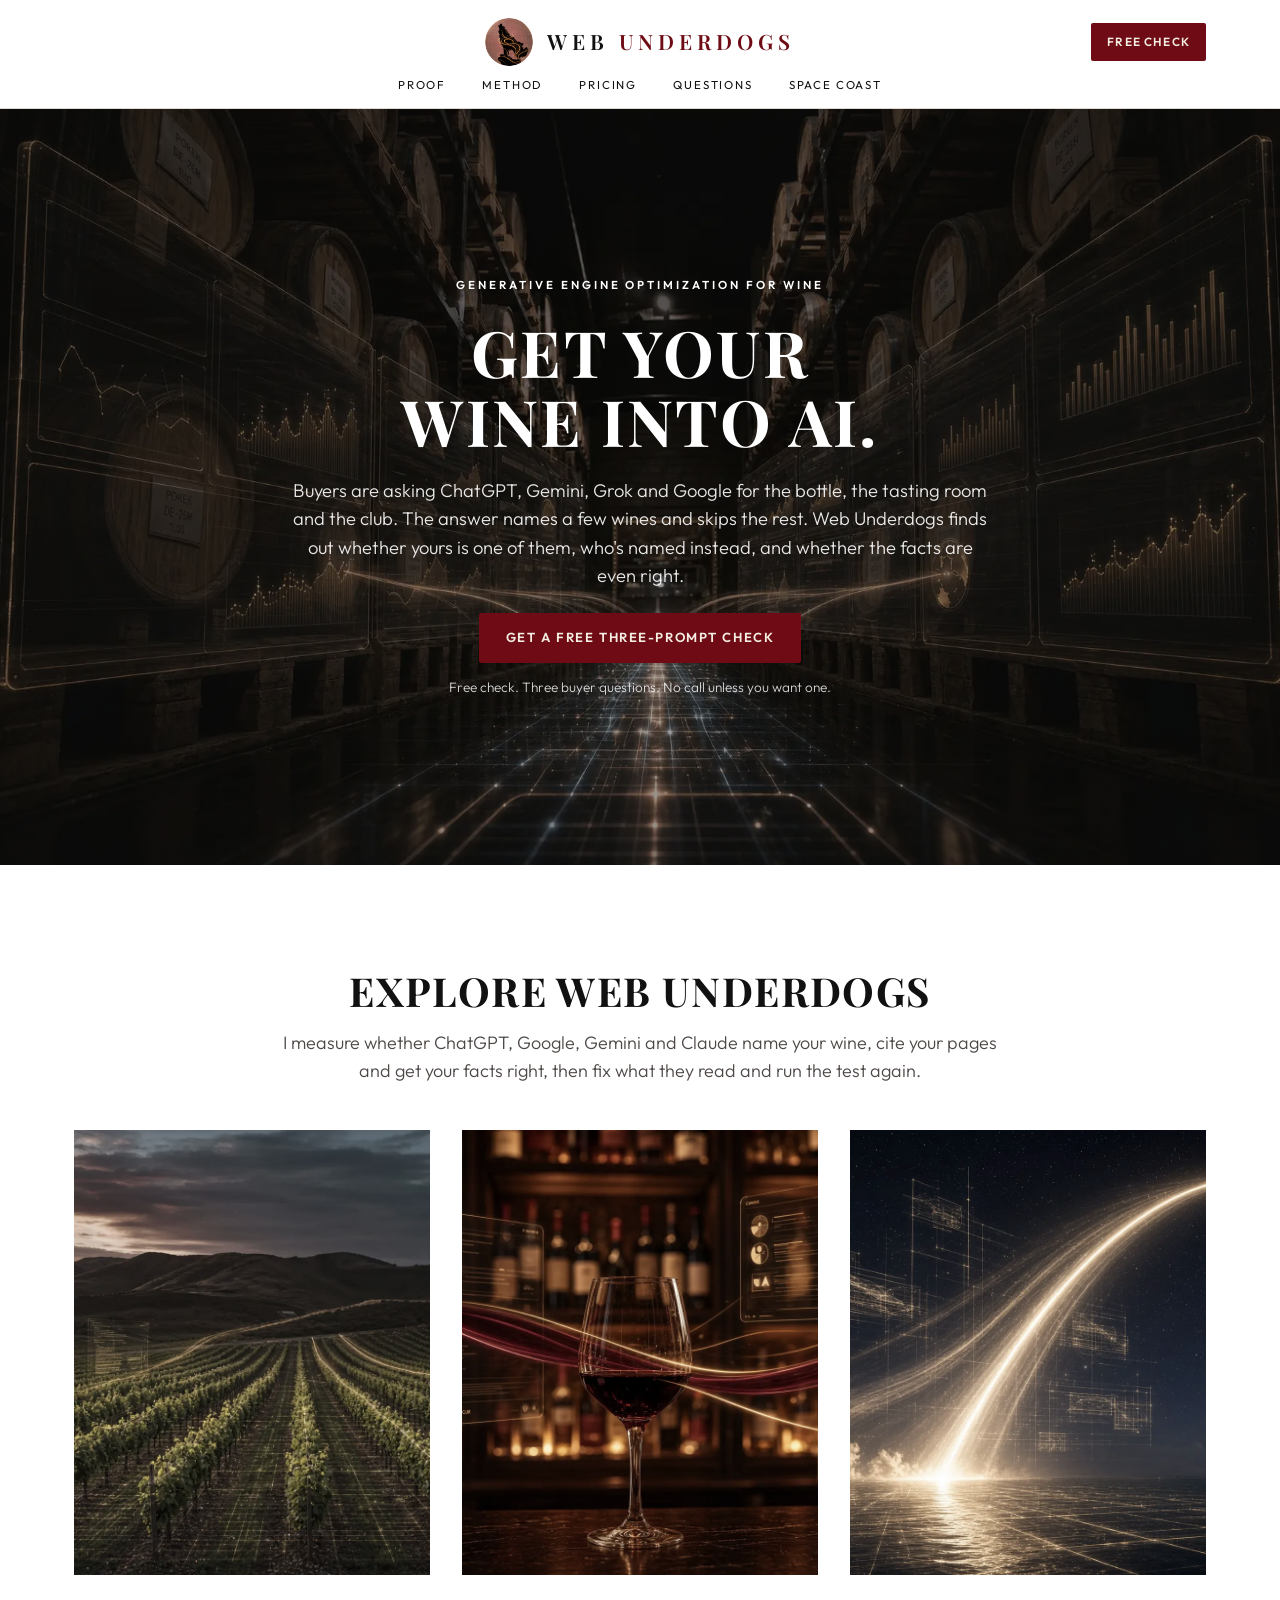
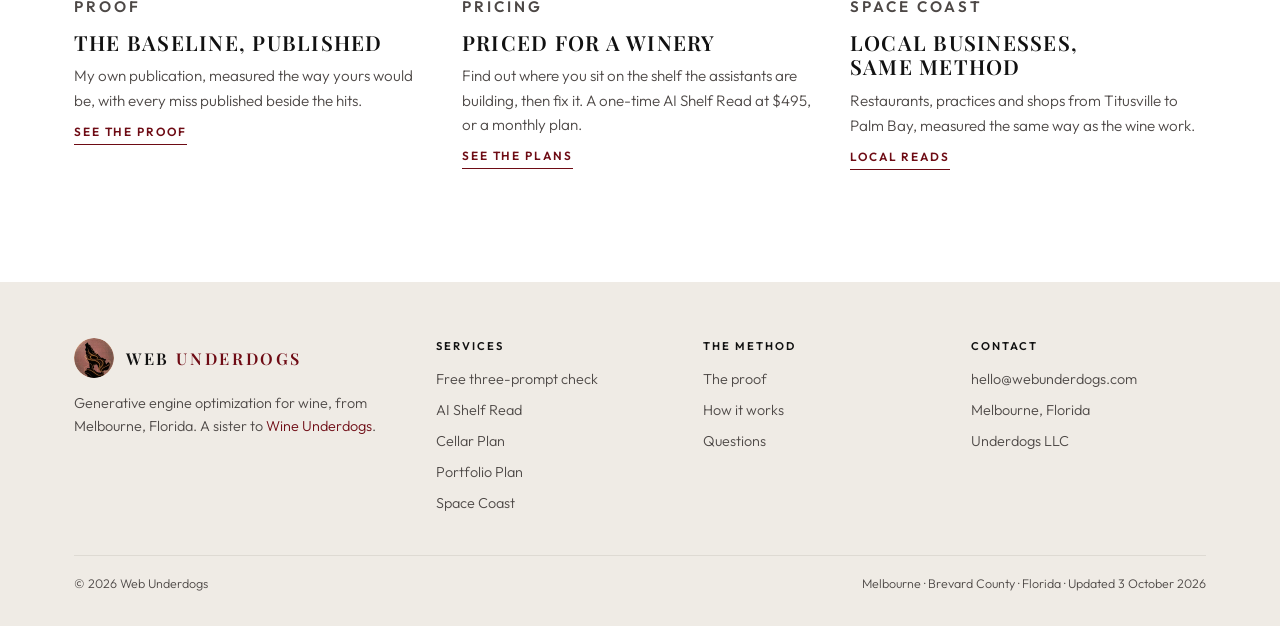
==== commit f4aab773: "Hero subhead names Grok beside ChatGPT, Gemini and Google" ====
--- a/index.html
+++ b/index.html
@@ -59,7 +59,7 @@
   <div class="copy">
     <p class="kicker">Generative engine optimization for wine</p>
     <h1 id="h-hero">Get your wine into AI.</h1>
-    <p class="sub">Buyers are asking ChatGPT, Gemini and Google for the bottle, the tasting room and the club. The answer names a few wines and skips the rest. Web Underdogs finds out whether yours is one of them, who's named instead, and whether the facts are even right.</p>
+    <p class="sub">Buyers are asking ChatGPT, Gemini, Grok and Google for the bottle, the tasting room and the club. The answer names a few wines and skips the rest. Web Underdogs finds out whether yours is one of them, who's named instead, and whether the facts are even right.</p>
     <a class="btn" href="/free-check/">Get a free three-prompt check</a>
     <p class="note">Free check. Three buyer questions. No call unless you want one.</p>
   </div>
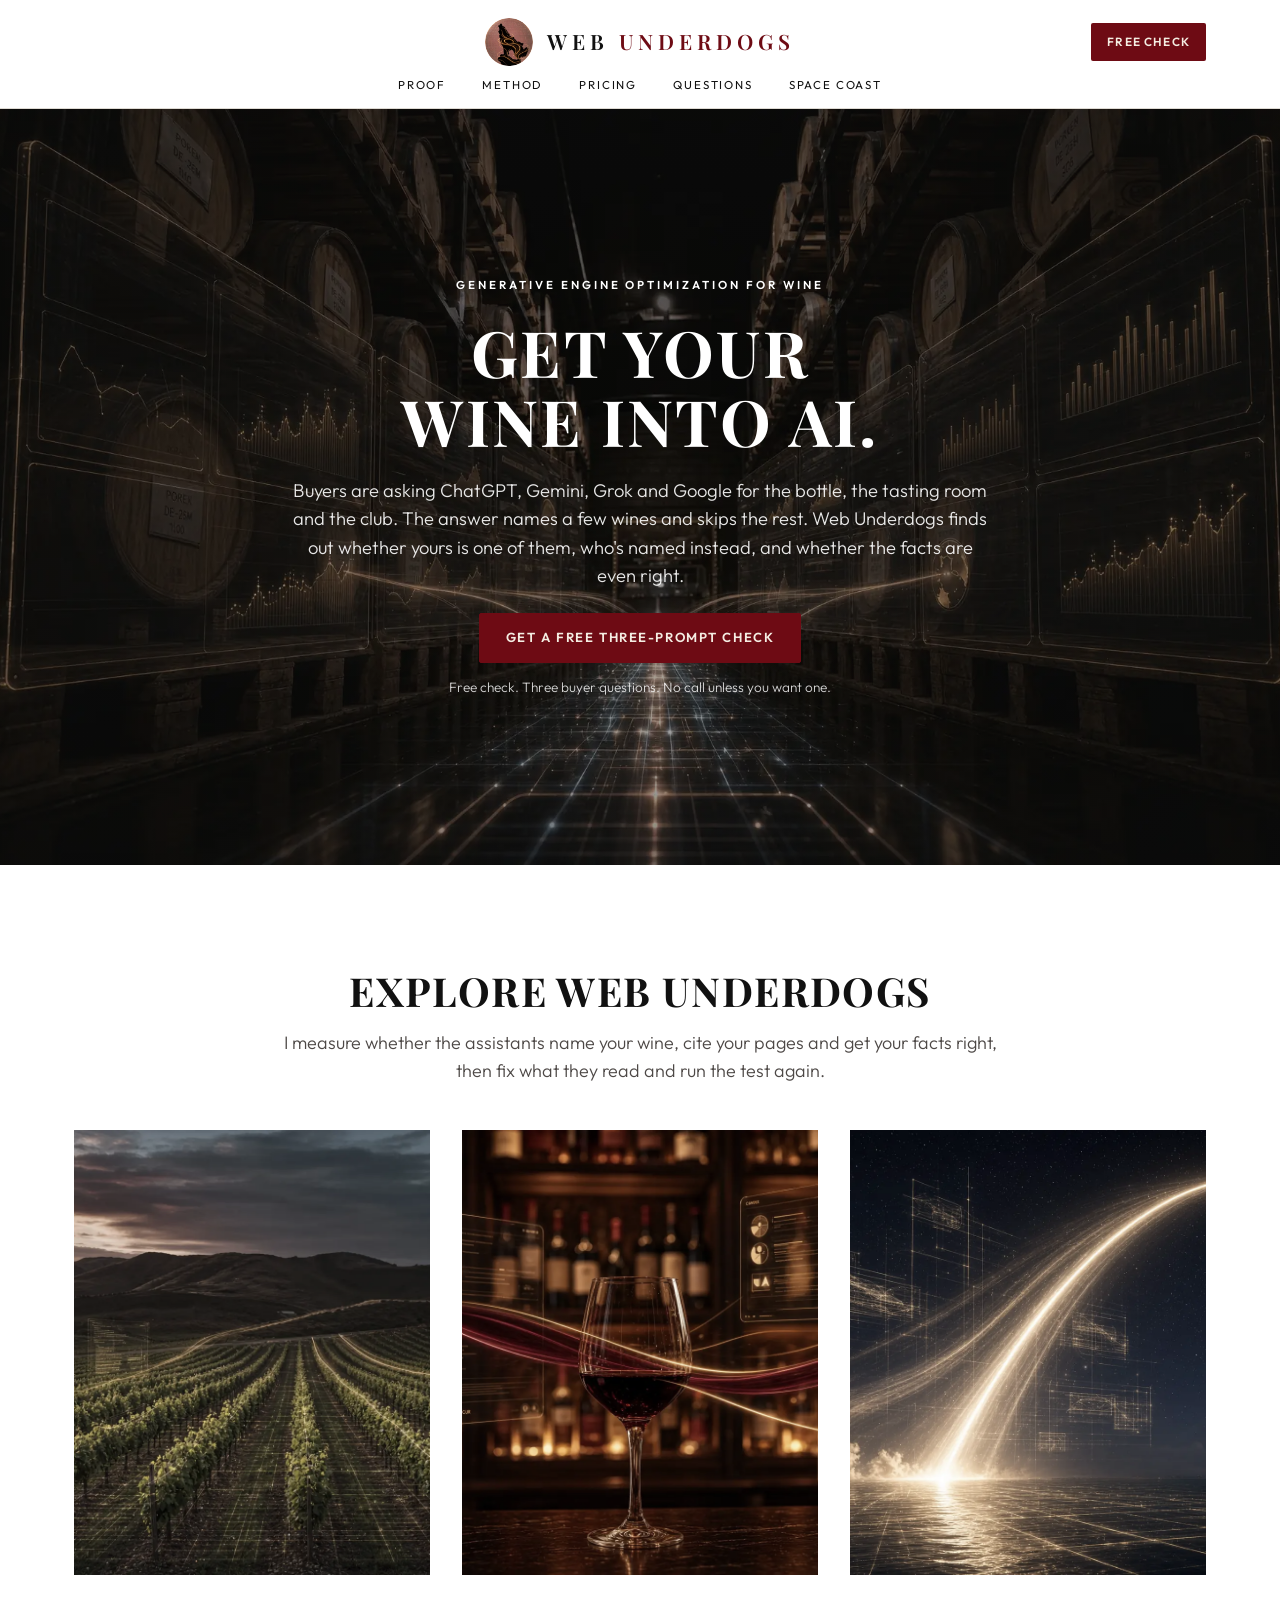
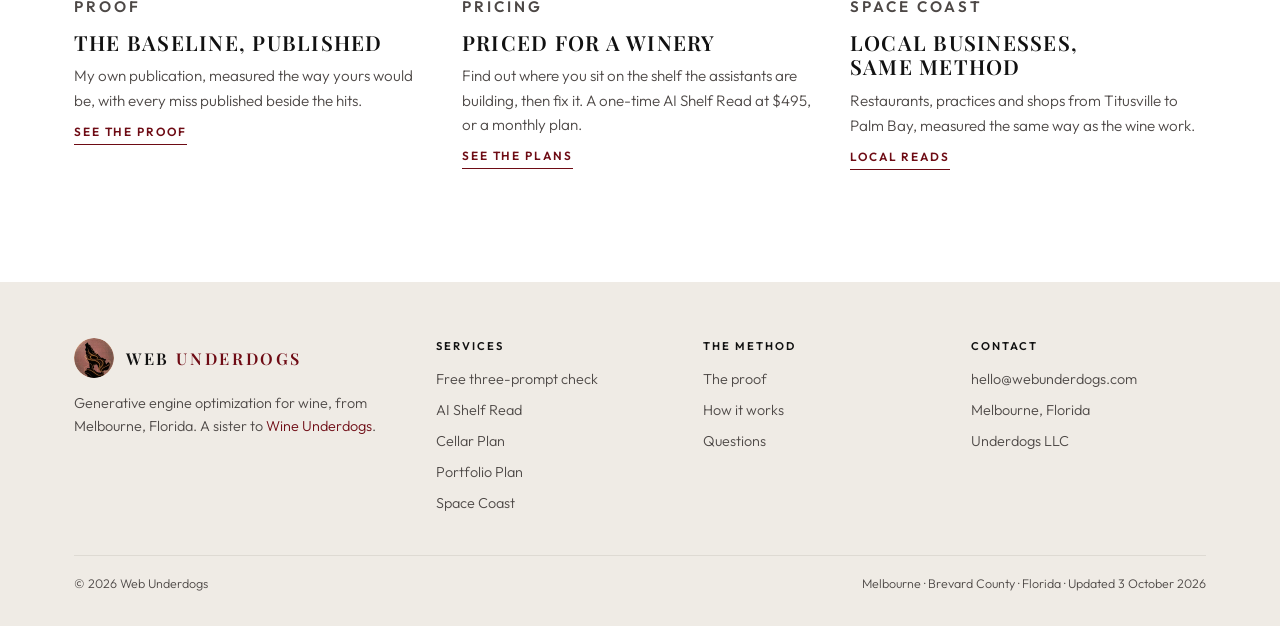
==== commit c547f773: "Explore line says 'the assistants' rather than repeating the hero's list" ====
--- a/index.html
+++ b/index.html
@@ -68,7 +68,7 @@
 <section class="explore" aria-labelledby="h-explore">
   <div class="wrap">
     <h2 id="h-explore">Explore Web Underdogs</h2>
-    <p>I measure whether ChatGPT, Google, Gemini and Claude name your wine, cite your pages and get your facts right, then fix what they read and run the test again.</p>
+    <p>I measure whether the assistants name your wine, cite your pages and get your facts right, then fix what they read and run the test again.</p>
   </div>
 </section>
 
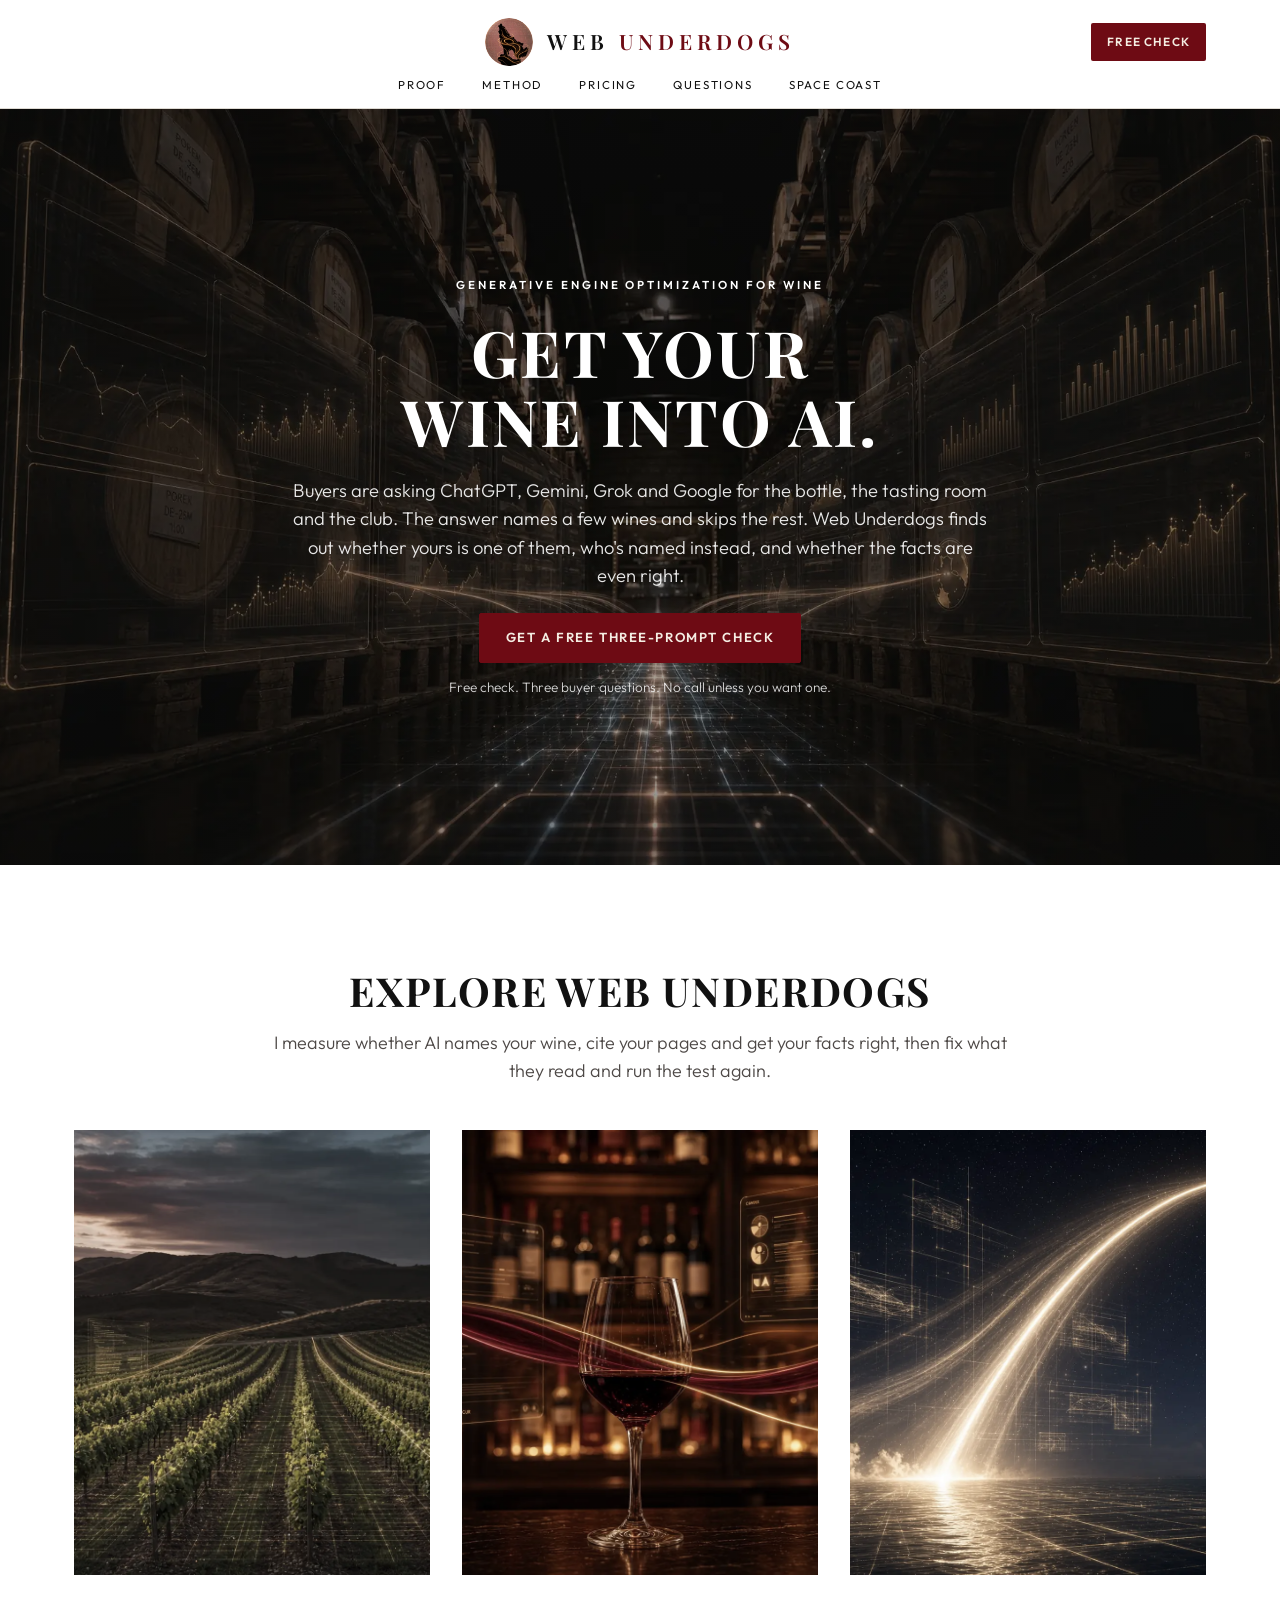
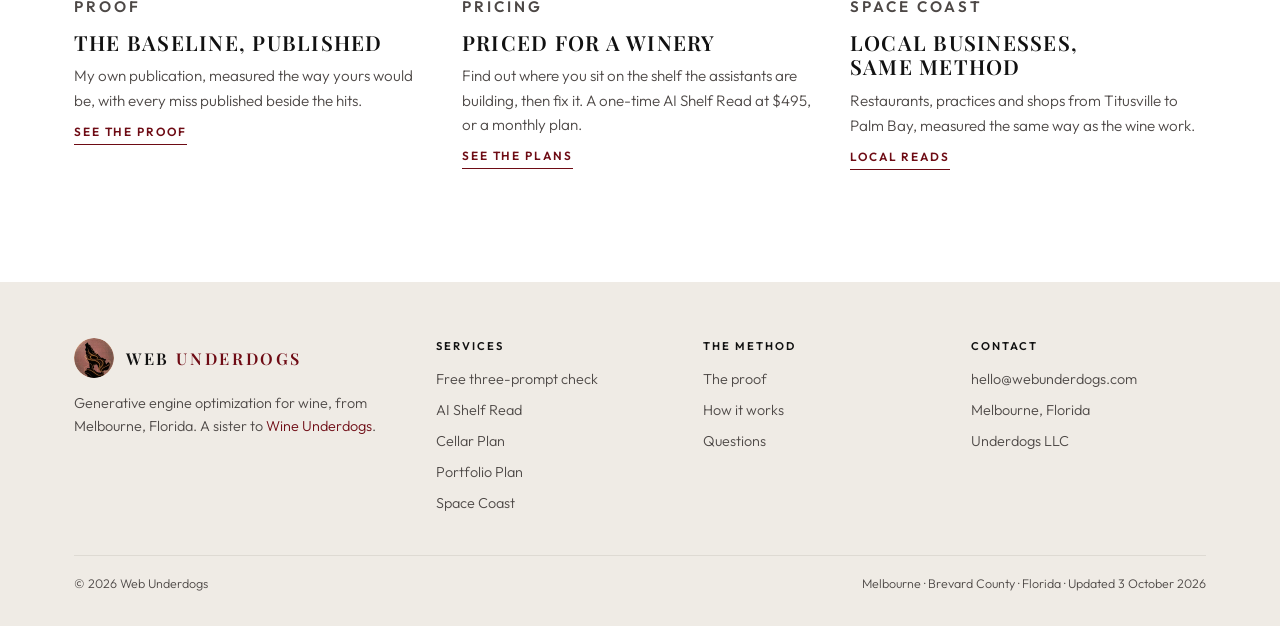
==== commit 594d1072: "Explore line: 'I measure whether AI names your wine'" ====
--- a/index.html
+++ b/index.html
@@ -68,7 +68,7 @@
 <section class="explore" aria-labelledby="h-explore">
   <div class="wrap">
     <h2 id="h-explore">Explore Web Underdogs</h2>
-    <p>I measure whether the assistants name your wine, cite your pages and get your facts right, then fix what they read and run the test again.</p>
+    <p>I measure whether AI names your wine, cite your pages and get your facts right, then fix what they read and run the test again.</p>
   </div>
 </section>
 
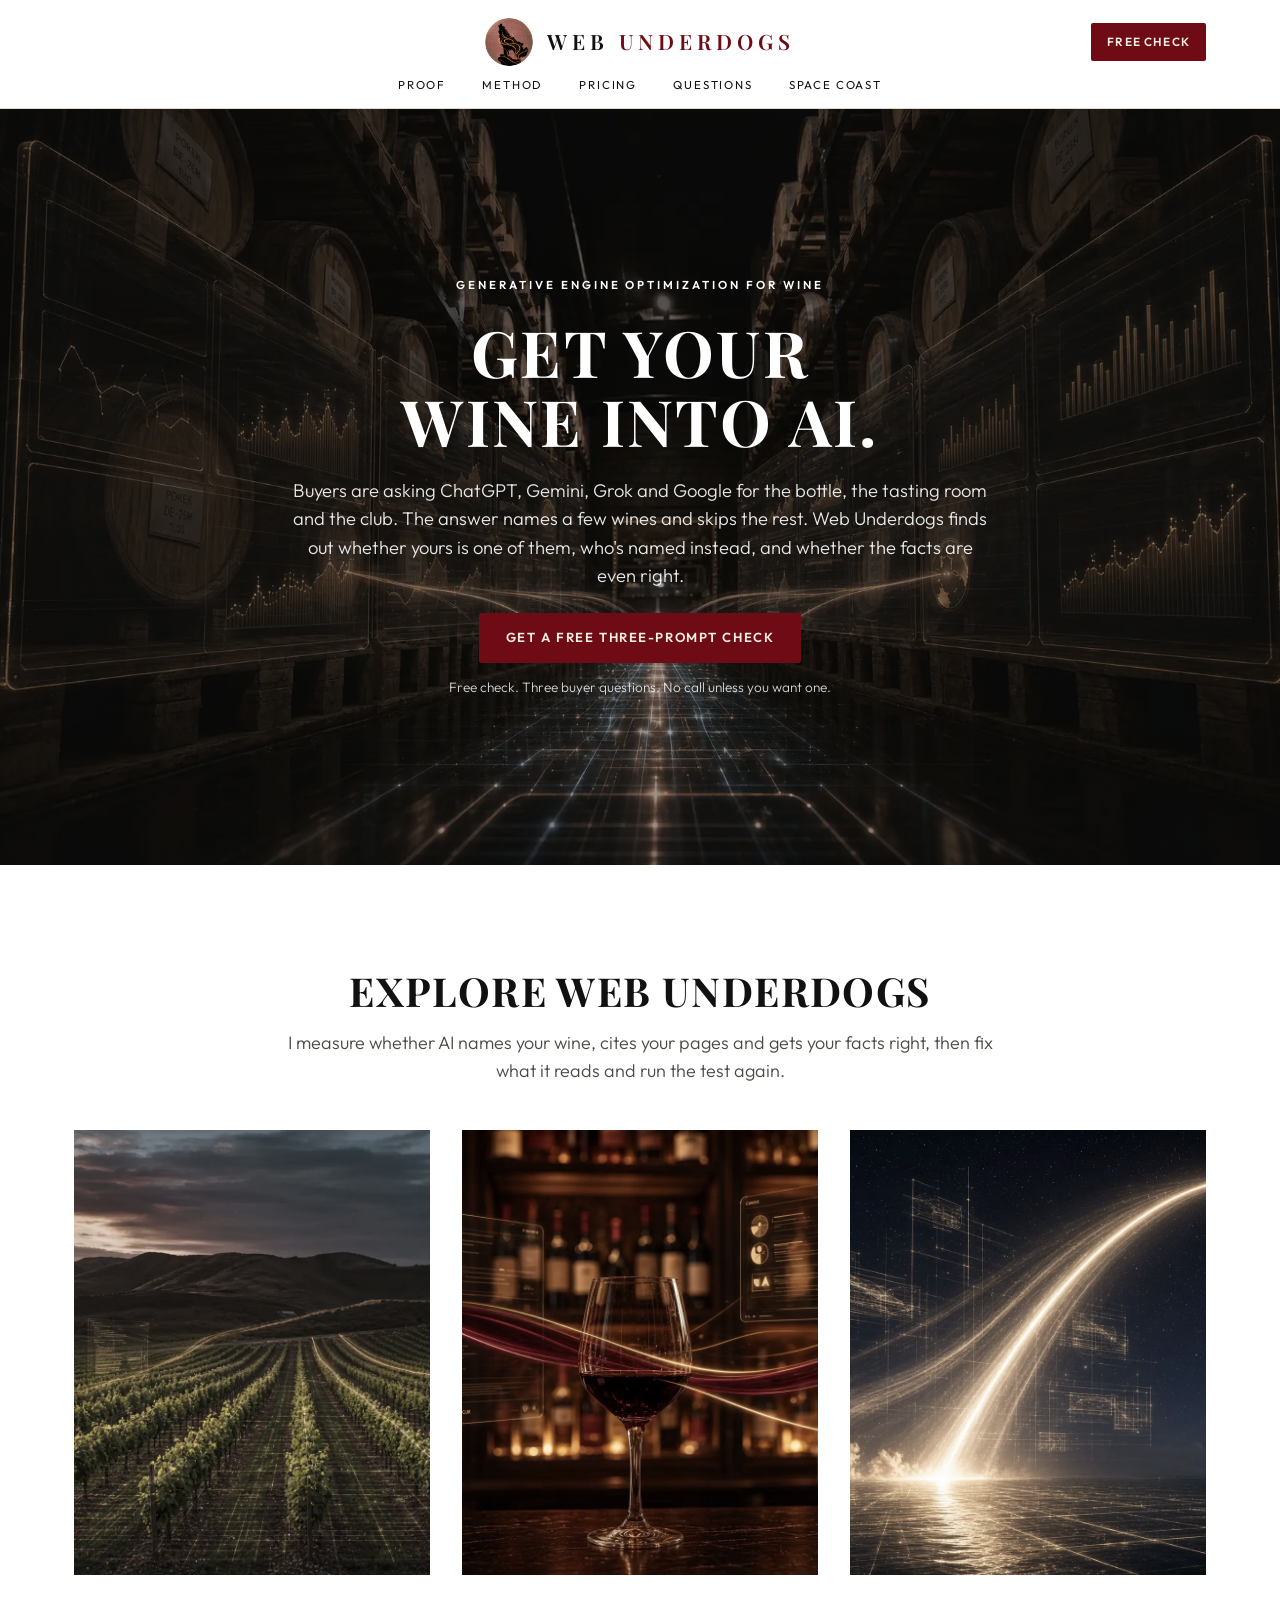
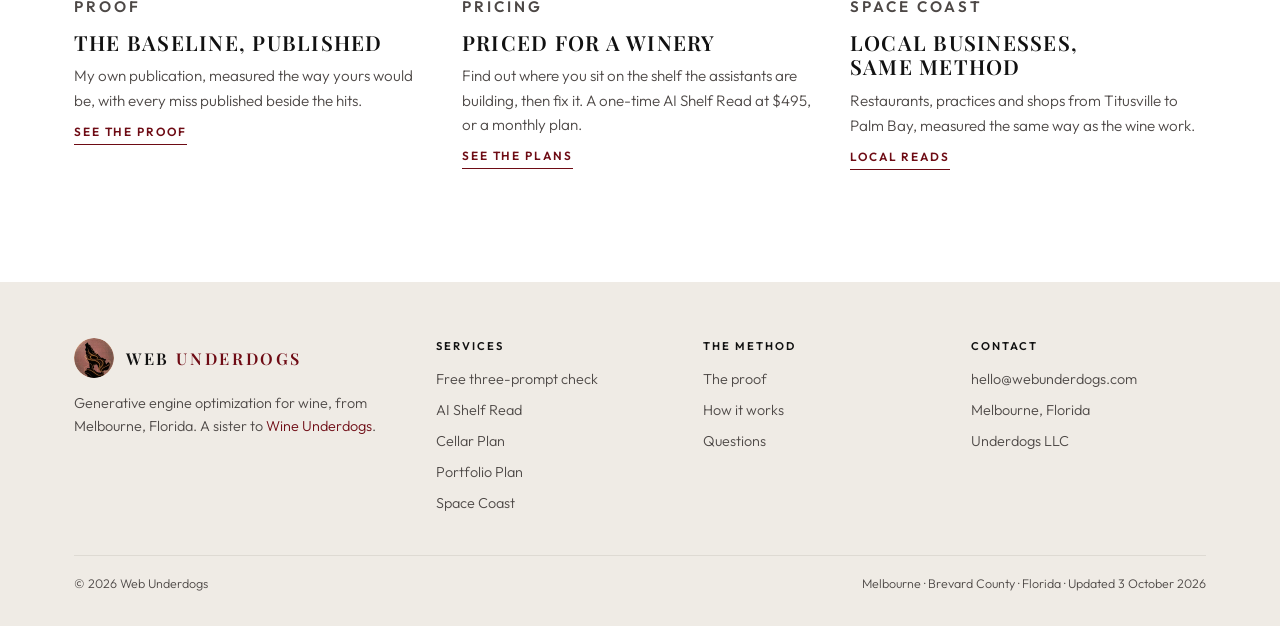
==== commit b2b10821: "Explore line verbs agree with 'AI'" ====
--- a/index.html
+++ b/index.html
@@ -68,7 +68,7 @@
 <section class="explore" aria-labelledby="h-explore">
   <div class="wrap">
     <h2 id="h-explore">Explore Web Underdogs</h2>
-    <p>I measure whether AI names your wine, cite your pages and get your facts right, then fix what they read and run the test again.</p>
+    <p>I measure whether AI names your wine, cites your pages and gets your facts right, then fix what it reads and run the test again.</p>
   </div>
 </section>
 
